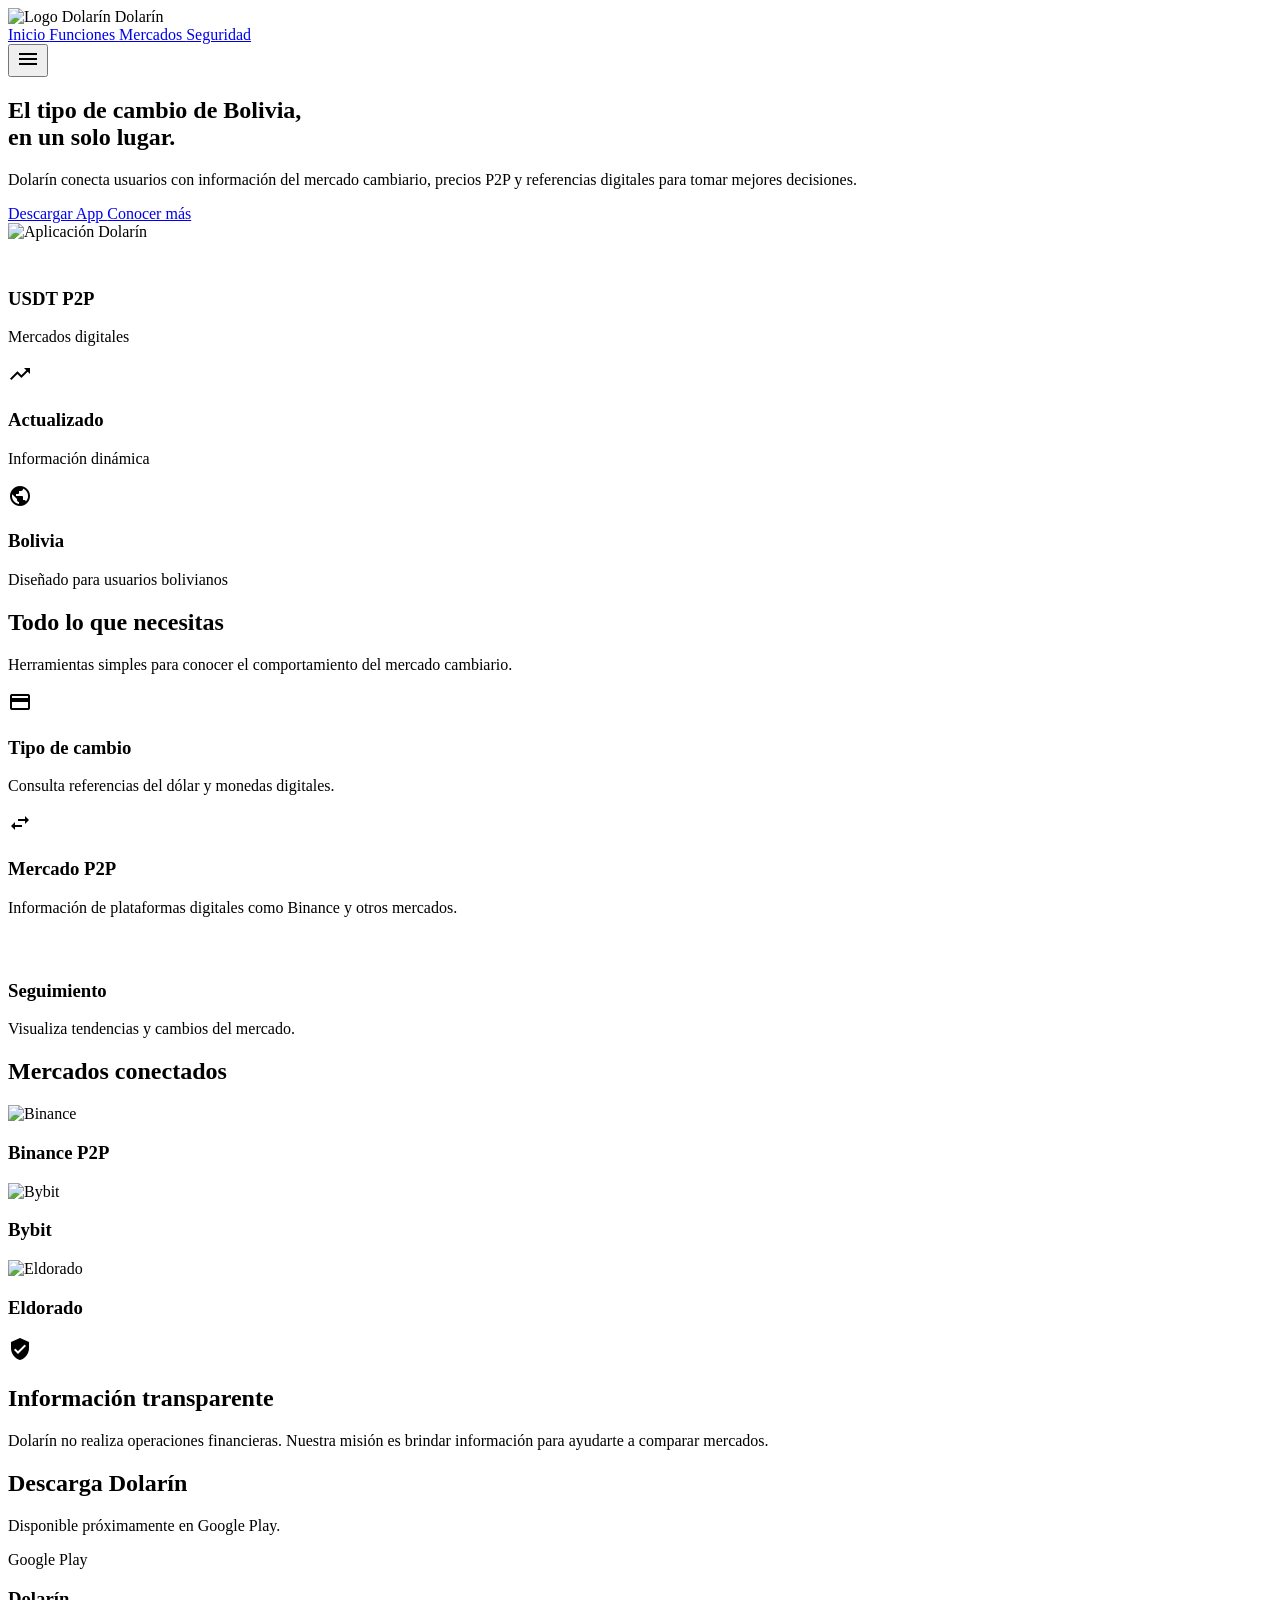
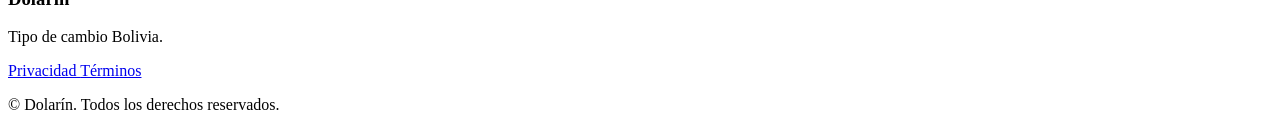
==== index.html @ d220012a "nuevo index Updated meta tags and content for SEO optimization and improved structure." ====
<!DOCTYPE html>
<html lang="es">
<head>

    <!-- ==============================
         INFORMACIÓN BÁSICA
    =============================== -->

    <meta charset="UTF-8">

    <meta name="viewport" 
          content="width=device-width, initial-scale=1.0">

    <title>
        Dolarín - Tipo de Cambio Bolivia | Mercado P2P
    </title>


    <meta name="description"
    content="Dolarín muestra el tipo de cambio del dólar en Bolivia, precios USDT P2P, mercados digitales y referencias actualizadas para usuarios bolivianos.">


    <meta name="keywords"
    content="
    dólar Bolivia,
    tipo de cambio Bolivia,
    USDT Bolivia,
    Binance Bolivia,
    mercado P2P,
    dólar paralelo Bolivia,
    Dolarín
    ">


    <meta name="author"
    content="Dolarín">


    <!-- ==============================
         OPEN GRAPH
         Compartir redes sociales
    =============================== -->

    <meta property="og:title"
    content="Dolarín - El mercado cambiario de Bolivia">


    <meta property="og:description"
    content="Consulta el tipo de cambio, mercado P2P y referencias digitales desde una sola aplicación.">


    <meta property="og:type"
    content="website">


    <meta property="og:image"
    content="assets/logo.png">


    <meta property="og:url"
    content="https://portacris.github.io/dolarin/">



    <!-- ==============================
         FAVICON
    =============================== -->

    <link rel="icon"
    href="assets/favicon.png"
    type="image/png">



    <!-- ==============================
         MATERIAL ICONS
    =============================== -->

    <link href="https://fonts.googleapis.com/icon?family=Material+Icons"
    rel="stylesheet">



    <!-- ==============================
         GOOGLE FONT
         Material 3 Style
    =============================== -->

    <link href="https://fonts.googleapis.com/css2?family=Inter:wght@400;500;600;700;800&display=swap"
    rel="stylesheet">



    <!-- ==============================
         CSS PRINCIPAL
    =============================== -->

    <link rel="stylesheet"
    href="style.css">


</head>



<body>


<!-- ==============================
     HEADER / NAVBAR
================================ -->

<header class="navbar">


    <div class="container nav-content">


        <div class="brand">


            <img src="assets/logo.png"
            alt="Logo Dolarín">


            <span>
                Dolarín
            </span>


        </div>



        <nav>

            <a href="#inicio">
                Inicio
            </a>


            <a href="#funciones">
                Funciones
            </a>


            <a href="#mercados">
                Mercados
            </a>


            <a href="#seguridad">
                Seguridad
            </a>


        </nav>



        <button class="menu-button">

            <span class="material-icons">
                menu
            </span>

        </button>


    </div>


</header>





<!-- ==============================
     HERO PRINCIPAL
================================ -->

<section id="inicio"
class="hero">


<div class="container hero-content">


<div class="hero-text">


<h1>

El tipo de cambio de Bolivia,
<br>

<strong>
en un solo lugar.
</strong>

</h1>



<p>

Dolarín conecta usuarios con información
del mercado cambiario, precios P2P y
referencias digitales para tomar mejores decisiones.

</p>



<div class="hero-buttons">


<a href="#descargar"
class="btn primary">

Descargar App

</a>



<a href="#funciones"
class="btn secondary">

Conocer más

</a>



</div>


</div>





<div class="hero-image">


<img src="assets/app-preview.png"
alt="Aplicación Dolarín">


</div>


</div>


</section>





<!-- ==============================
     ESTADÍSTICAS
================================ -->

<section class="stats">


<div class="container stats-grid">


<div class="stat-card">

<span class="material-icons">
currency_exchange
</span>

<h3>
USDT P2P
</h3>

<p>
Mercados digitales
</p>

</div>




<div class="stat-card">

<span class="material-icons">
trending_up
</span>

<h3>
Actualizado
</h3>

<p>
Información dinámica
</p>

</div>





<div class="stat-card">

<span class="material-icons">
public
</span>

<h3>
Bolivia
</h3>

<p>
Diseñado para usuarios bolivianos
</p>

</div>


</div>


</section>







<!-- ==============================
     FUNCIONES
================================ -->


<section id="funciones"
class="section">


<div class="container">


<h2>
Todo lo que necesitas
</h2>


<p class="section-description">

Herramientas simples para conocer
el comportamiento del mercado cambiario.

</p>



<div class="cards">



<div class="card">


<span class="material-icons">
payments
</span>


<h3>
Tipo de cambio
</h3>


<p>

Consulta referencias del dólar
y monedas digitales.

</p>


</div>




<div class="card">


<span class="material-icons">
swap_horiz
</span>


<h3>
Mercado P2P
</h3>


<p>

Información de plataformas digitales
como Binance y otros mercados.

</p>


</div>





<div class="card">


<span class="material-icons">
analytics
</span>


<h3>
Seguimiento
</h3>


<p>

Visualiza tendencias y cambios
del mercado.

</p>


</div>




</div>


</div>


</section>







<!-- ==============================
     MERCADOS
================================ -->


<section id="mercados"
class="market-section">


<div class="container">


<h2>

Mercados conectados

</h2>


<div class="market-grid">


<div class="market">

<img src="assets/binance.png"
alt="Binance">

<h3>
Binance P2P
</h3>

</div>



<div class="market">

<img src="assets/bybit.png"
alt="Bybit">


<h3>
Bybit
</h3>


</div>




<div class="market">

<img src="assets/eldorado.png"
alt="Eldorado">


<h3>
Eldorado
</h3>


</div>



</div>


</div>


</section>







<!-- ==============================
     SEGURIDAD
================================ -->

<section id="seguridad"
class="section">


<div class="container security">


<span class="material-icons">
verified_user
</span>


<h2>
Información transparente
</h2>


<p>

Dolarín no realiza operaciones financieras.
Nuestra misión es brindar información
para ayudarte a comparar mercados.

</p>


</div>


</section>








<!-- ==============================
     DESCARGA
================================ -->


<section id="descargar"
class="download">


<div class="container">


<h2>
Descarga Dolarín
</h2>


<p>

Disponible próximamente en Google Play.

</p>



<a class="play-button">

Google Play

</a>


</div>


</section>









<!-- ==============================
     FOOTER
================================ -->


<footer>


<div class="container footer-content">


<div>

<h3>
Dolarín
</h3>


<p>
Tipo de cambio Bolivia.
</p>


</div>



<div>


<a href="privacy.html">
Privacidad
</a>


<a href="terms.html">
Términos
</a>


</div>



</div>




<p class="copyright">

© <span id="year"></span> Dolarín.
Todos los derechos reservados.

</p>



</footer>







<!-- ==============================
     JAVASCRIPT
================================ -->


<script src="app.js"></script>


</body>

</html>
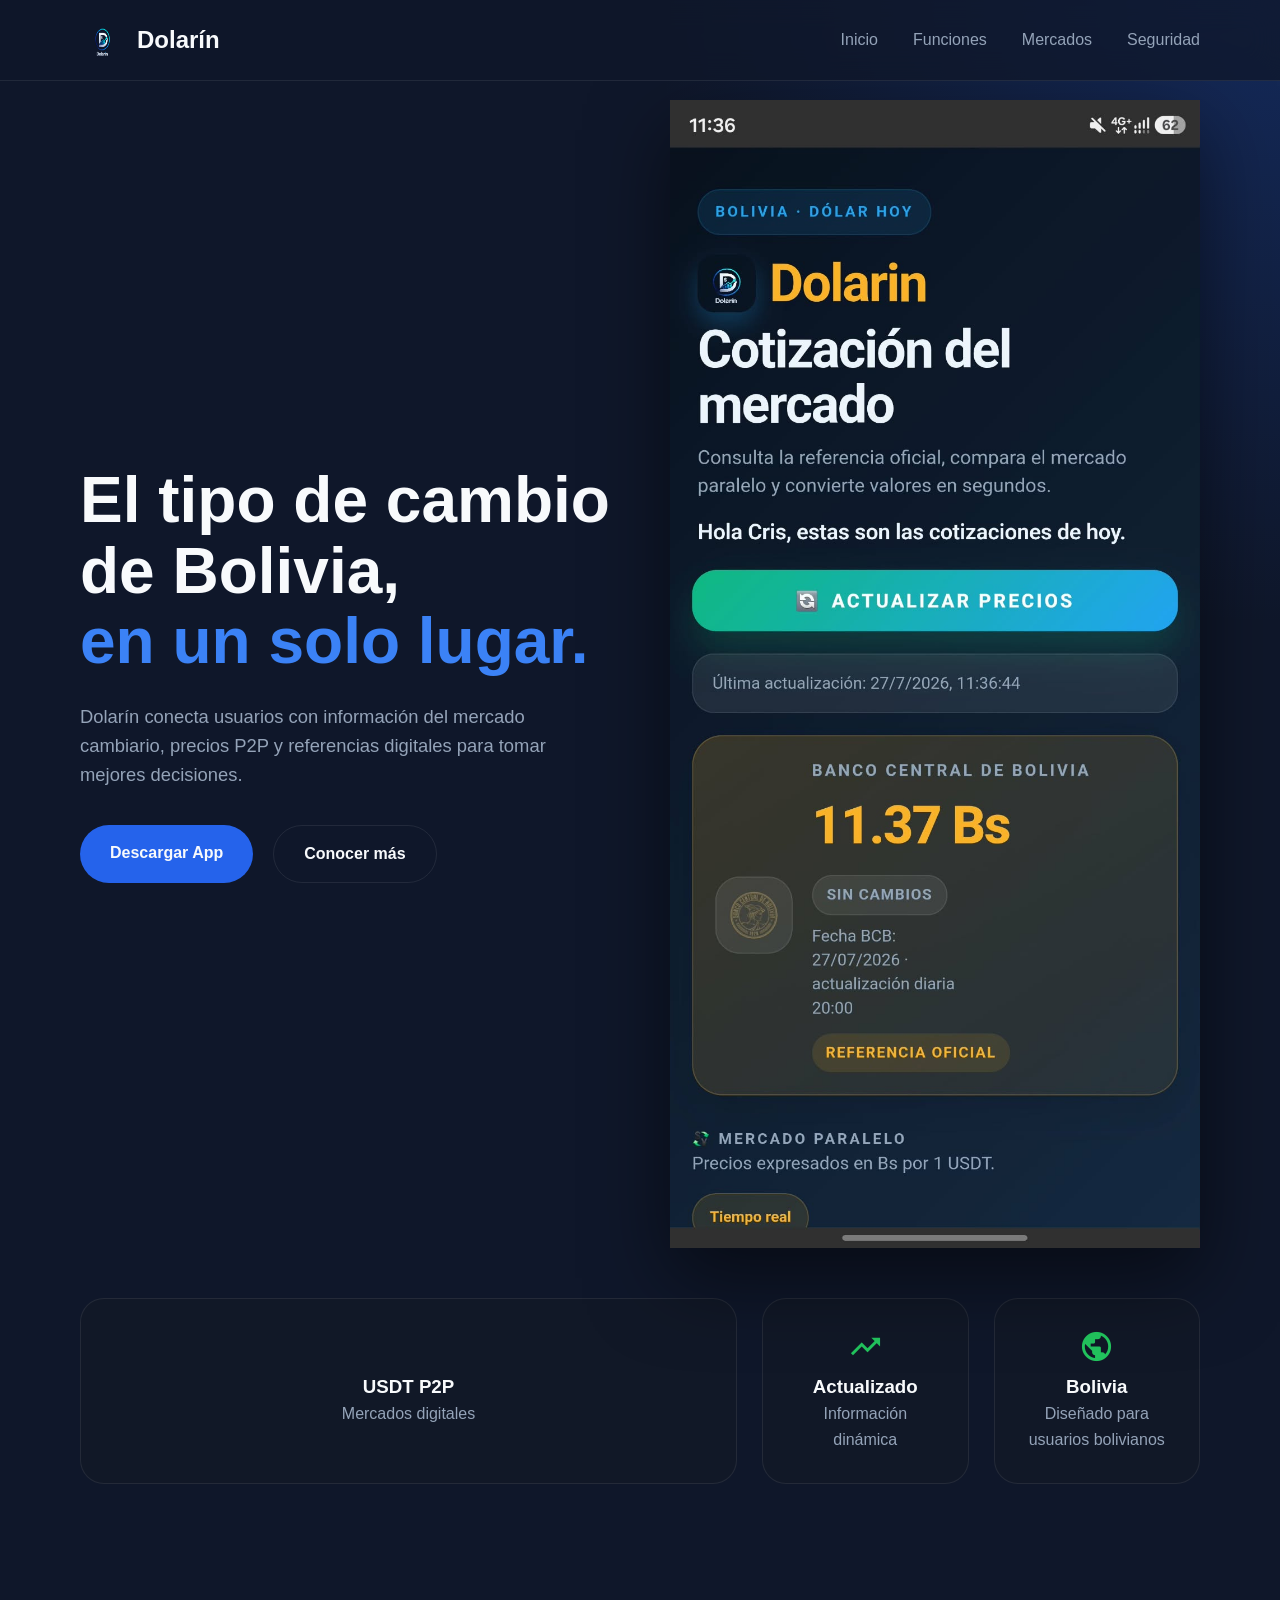
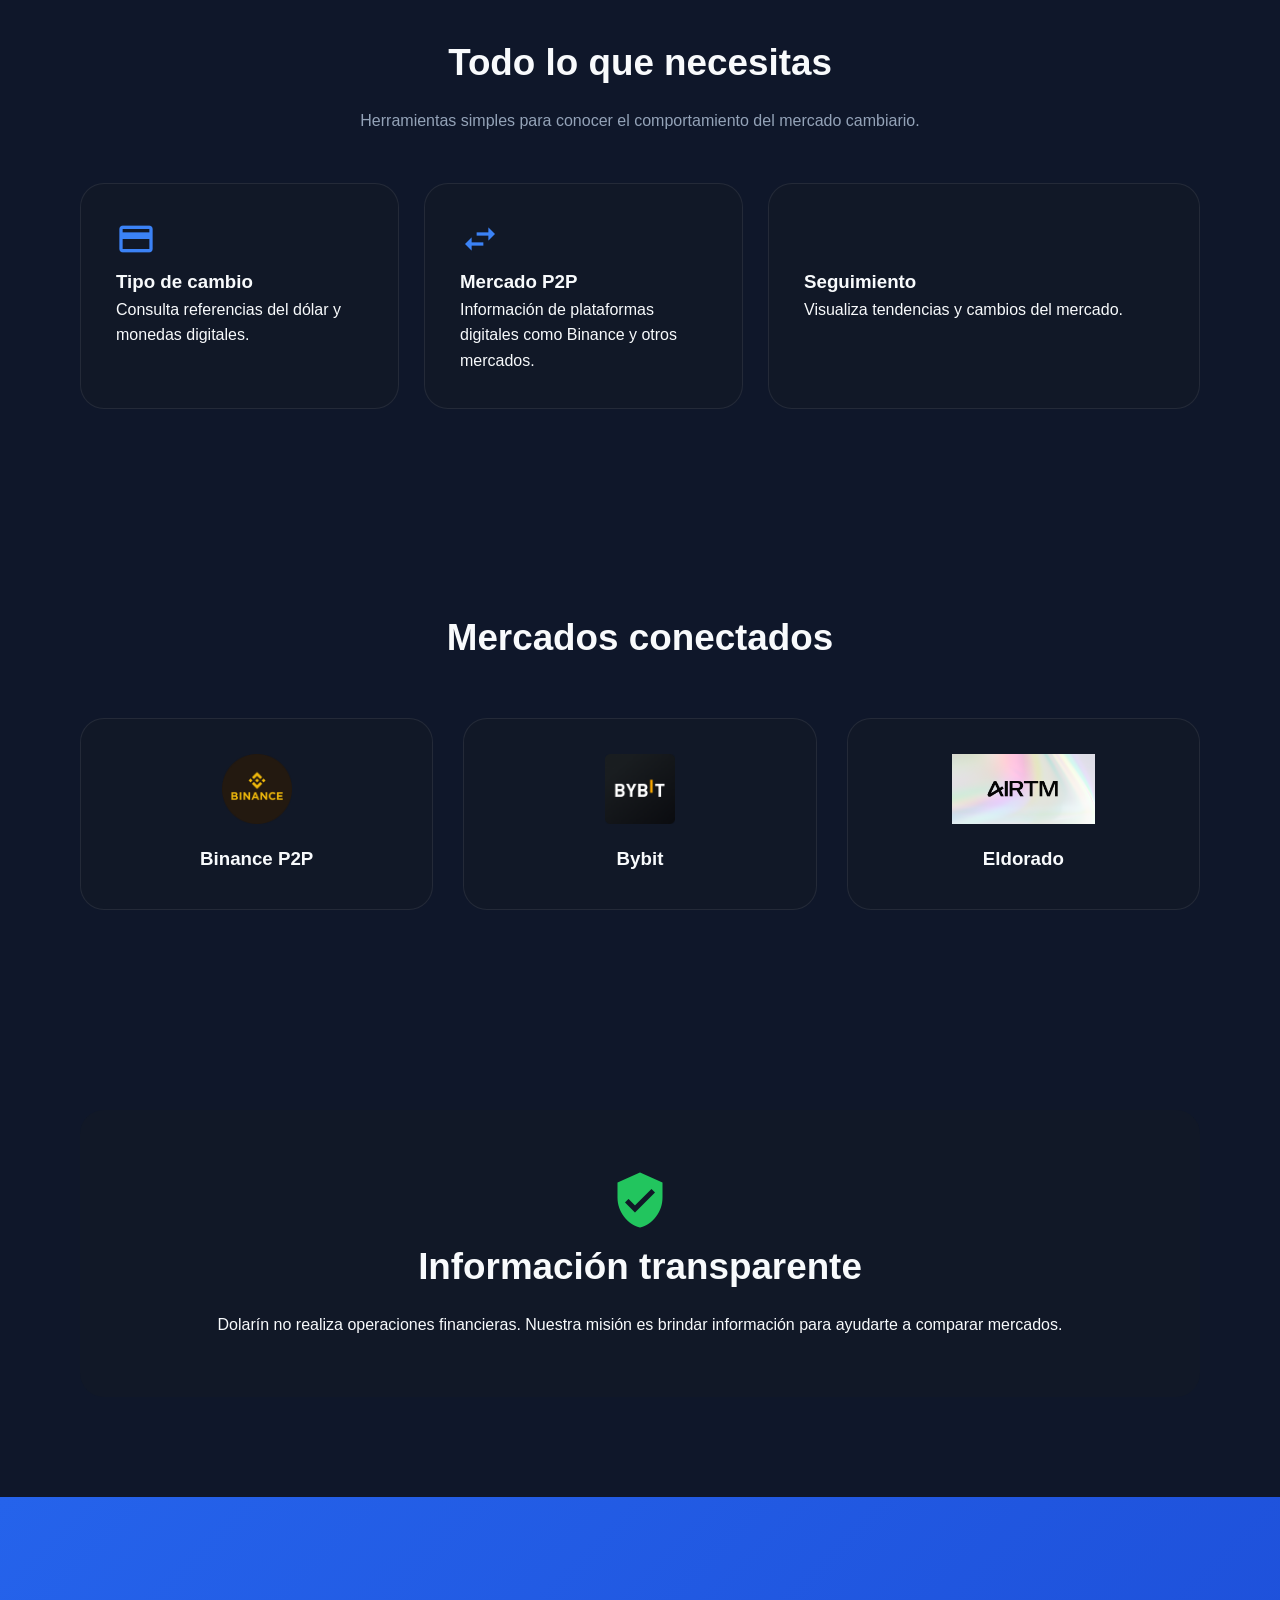
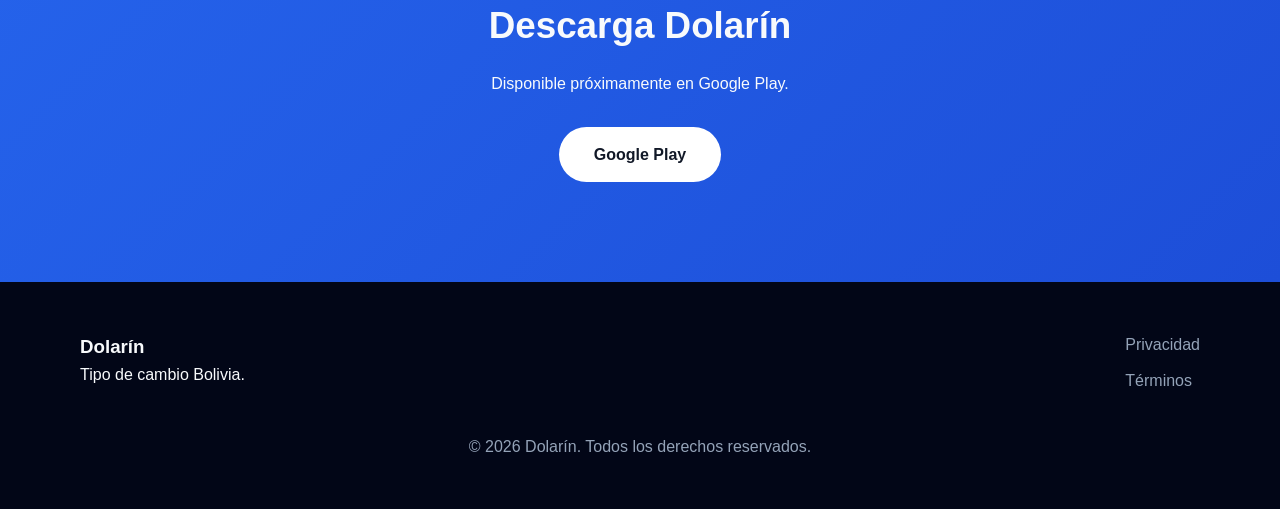
==== commit 78297414: "Fix image source in hero image section" ====
--- a/index.html
+++ b/index.html
@@ -246,7 +246,7 @@
 <div class="hero-image">
 
 
-<img src="assets/app-preview.png"
+<img src="assets/app-preview.jpg"
 alt="Aplicación Dolarín">
 
 
--- a/style.css
+++ b/style.css
@@ -0,0 +1,1071 @@
+/* =====================================================
+   DOLARÍN - ESTILOS PRINCIPALES
+   Diseño Material 3 / Fintech Dark
+===================================================== */
+
+
+/* ===============================
+   VARIABLES
+================================ */
+
+:root {
+
+    --background:
+    #0f172a;
+
+    --surface:
+    #111827;
+
+    --surface-light:
+    #1e293b;
+
+    --primary:
+    #2563eb;
+
+    --primary-light:
+    #3b82f6;
+
+    --success:
+    #22c55e;
+
+    --text:
+    #f8fafc;
+
+    --text-secondary:
+    #94a3b8;
+
+    --border:
+    rgba(255,255,255,0.08);
+
+
+    --radius:
+    24px;
+
+
+    --shadow:
+    0 20px 50px rgba(0,0,0,.35);
+
+
+}
+
+
+
+
+
+/* ===============================
+   RESET
+================================ */
+
+
+* {
+
+    margin:0;
+
+    padding:0;
+
+    box-sizing:border-box;
+
+}
+
+
+
+html {
+
+    scroll-behavior:smooth;
+
+}
+
+
+
+body {
+
+
+    font-family:
+    'Inter',
+    sans-serif;
+
+
+    background:
+    var(--background);
+
+
+    color:
+    var(--text);
+
+
+    line-height:
+    1.6;
+
+}
+
+
+
+img {
+
+    max-width:100%;
+
+    display:block;
+
+}
+
+
+
+a {
+
+    text-decoration:none;
+
+    color:inherit;
+
+}
+
+
+
+.container {
+
+
+    width:
+    min(1120px,90%);
+
+
+    margin:auto;
+
+
+}
+
+
+
+
+
+
+/* ===============================
+   NAVBAR
+================================ */
+
+
+.navbar {
+
+
+    position:
+    fixed;
+
+
+    top:0;
+
+
+    width:100%;
+
+
+    z-index:1000;
+
+
+    backdrop-filter:
+    blur(15px);
+
+
+    background:
+    rgba(15,23,42,.75);
+
+
+    border-bottom:
+    1px solid var(--border);
+
+
+}
+
+
+
+.nav-content {
+
+
+    height:
+    80px;
+
+
+    display:flex;
+
+
+    align-items:center;
+
+
+    justify-content:space-between;
+
+
+}
+
+
+
+.brand {
+
+
+    display:flex;
+
+
+    align-items:center;
+
+
+    gap:12px;
+
+
+    font-size:1.5rem;
+
+
+    font-weight:800;
+
+
+}
+
+
+
+.brand img {
+
+
+    width:45px;
+
+
+    height:45px;
+
+
+    border-radius:14px;
+
+
+}
+
+
+
+
+
+nav {
+
+
+    display:flex;
+
+
+    gap:35px;
+
+
+}
+
+
+
+nav a {
+
+
+    color:
+    var(--text-secondary);
+
+
+    font-weight:500;
+
+
+    transition:.3s;
+
+
+}
+
+
+
+nav a:hover {
+
+
+    color:
+    white;
+
+
+}
+
+
+
+.menu-button {
+
+
+    display:none;
+
+
+    background:none;
+
+
+    border:0;
+
+
+    color:white;
+
+
+}
+
+
+
+
+
+
+
+/* ===============================
+   HERO
+================================ */
+
+
+.hero {
+
+
+    min-height:
+    100vh;
+
+
+    display:flex;
+
+
+    align-items:center;
+
+
+    padding-top:
+    100px;
+
+
+    background:
+
+
+    radial-gradient(
+    circle at top right,
+    rgba(37,99,235,.25),
+    transparent 35%
+    );
+
+
+}
+
+
+
+.hero-content {
+
+
+    display:grid;
+
+
+    grid-template-columns:
+    1fr 1fr;
+
+
+    gap:60px;
+
+
+    align-items:center;
+
+
+}
+
+
+
+
+.hero-text h1 {
+
+
+    font-size:
+    clamp(2.5rem,5vw,4rem);
+
+
+    line-height:
+    1.1;
+
+
+    margin-bottom:25px;
+
+
+}
+
+
+
+.hero-text strong {
+
+
+    color:
+    var(--primary-light);
+
+
+}
+
+
+
+.hero-text p {
+
+
+    color:
+    var(--text-secondary);
+
+
+    font-size:
+    1.15rem;
+
+
+    max-width:
+    550px;
+
+
+    margin-bottom:35px;
+
+
+}
+
+
+
+
+.hero-buttons {
+
+
+    display:flex;
+
+
+    gap:20px;
+
+
+}
+
+
+
+.btn {
+
+
+    padding:
+    15px 30px;
+
+
+    border-radius:
+    50px;
+
+
+    font-weight:600;
+
+
+    transition:.3s;
+
+
+}
+
+
+
+.btn:hover {
+
+
+    transform:
+    translateY(-3px);
+
+
+}
+
+
+
+.primary {
+
+
+    background:
+    var(--primary);
+
+
+}
+
+
+
+.secondary {
+
+
+    border:
+    1px solid var(--border);
+
+
+}
+
+
+
+
+
+
+.hero-image img {
+
+
+    animation:
+    floating 4s infinite ease-in-out;
+
+
+    filter:
+    drop-shadow(0 30px 40px rgba(0,0,0,.5));
+
+
+}
+
+
+
+@keyframes floating {
+
+
+    50% {
+
+        transform:
+        translateY(-15px);
+
+    }
+
+
+}
+
+
+
+
+
+
+
+/* ===============================
+   STATS
+================================ */
+
+
+.stats {
+
+
+    padding:
+    50px 0;
+
+
+}
+
+
+
+.stats-grid {
+
+
+    display:grid;
+
+
+    grid-template-columns:
+    repeat(3,1fr);
+
+
+    gap:25px;
+
+
+}
+
+
+
+.stat-card {
+
+
+    background:
+    var(--surface);
+
+
+    padding:30px;
+
+
+    border-radius:
+    var(--radius);
+
+
+    border:
+    1px solid var(--border);
+
+
+    text-align:center;
+
+
+}
+
+
+
+.stat-card span {
+
+
+    font-size:
+    35px;
+
+
+    color:
+    var(--success);
+
+
+}
+
+
+
+.stat-card p {
+
+
+    color:
+    var(--text-secondary);
+
+
+}
+
+
+
+
+
+
+
+/* ===============================
+   SECCIONES
+================================ */
+
+
+.section {
+
+
+    padding:
+    100px 0;
+
+
+}
+
+
+
+.section h2,
+.market-section h2,
+.download h2 {
+
+
+    text-align:center;
+
+
+    font-size:
+    2.3rem;
+
+
+    margin-bottom:15px;
+
+
+}
+
+
+
+.section-description {
+
+
+    text-align:center;
+
+
+    color:
+    var(--text-secondary);
+
+
+    margin-bottom:50px;
+
+
+}
+
+
+
+
+
+.cards {
+
+
+    display:grid;
+
+
+    grid-template-columns:
+    repeat(3,1fr);
+
+
+    gap:25px;
+
+
+}
+
+
+
+.card {
+
+
+    background:
+    var(--surface);
+
+
+    padding:35px;
+
+
+    border-radius:
+    var(--radius);
+
+
+    border:
+    1px solid var(--border);
+
+
+    transition:.3s;
+
+
+}
+
+
+
+.card:hover {
+
+
+    transform:
+    translateY(-8px);
+
+
+    box-shadow:
+    var(--shadow);
+
+
+}
+
+
+
+.card span {
+
+
+    font-size:40px;
+
+
+    color:
+    var(--primary-light);
+
+
+}
+
+
+
+
+
+
+/* ===============================
+   MERCADOS
+================================ */
+
+
+.market-section {
+
+
+    padding:
+    100px 0;
+
+
+}
+
+
+
+.market-grid {
+
+
+    margin-top:50px;
+
+
+    display:grid;
+
+
+    grid-template-columns:
+    repeat(3,1fr);
+
+
+    gap:30px;
+
+
+}
+
+
+
+.market {
+
+
+    background:
+    var(--surface);
+
+
+    padding:35px;
+
+
+    text-align:center;
+
+
+    border-radius:
+    var(--radius);
+
+
+    border:
+    1px solid var(--border);
+
+
+}
+
+
+
+.market img {
+
+
+    height:70px;
+
+
+    margin:auto;
+
+
+    margin-bottom:20px;
+
+
+}
+
+
+
+
+
+
+/* ===============================
+   SEGURIDAD
+================================ */
+
+
+.security {
+
+
+    text-align:center;
+
+
+    background:
+    var(--surface);
+
+
+    padding:60px;
+
+
+    border-radius:
+    var(--radius);
+
+
+}
+
+
+
+.security span {
+
+
+    font-size:60px;
+
+
+    color:
+    var(--success);
+
+
+}
+
+
+
+
+
+
+
+/* ===============================
+   DOWNLOAD
+================================ */
+
+
+.download {
+
+
+    text-align:center;
+
+
+    padding:
+    100px 0;
+
+
+    background:
+    linear-gradient(
+    135deg,
+    #2563eb,
+    #1d4ed8
+    );
+
+
+}
+
+
+
+.play-button {
+
+
+    display:inline-block;
+
+
+    margin-top:30px;
+
+
+    background:white;
+
+
+    color:#111827;
+
+
+    padding:15px 35px;
+
+
+    border-radius:50px;
+
+
+    font-weight:700;
+
+
+}
+
+
+
+
+
+
+
+/* ===============================
+   FOOTER
+================================ */
+
+
+footer {
+
+
+    background:
+    #020617;
+
+
+    padding:
+    50px 0;
+
+
+}
+
+
+
+.footer-content {
+
+
+    display:flex;
+
+
+    justify-content:space-between;
+
+
+}
+
+
+
+.footer-content a {
+
+
+    display:block;
+
+
+    color:
+    var(--text-secondary);
+
+
+    margin-bottom:10px;
+
+
+}
+
+
+
+.copyright {
+
+
+    text-align:center;
+
+
+    color:
+    var(--text-secondary);
+
+
+    margin-top:30px;
+
+
+}
+
+
+
+
+
+
+
+/* ===============================
+   RESPONSIVE MOBILE
+================================ */
+
+
+@media(max-width:850px){
+
+
+
+nav {
+
+
+    display:none;
+
+
+}
+
+
+
+.menu-button {
+
+
+    display:block;
+
+
+}
+
+
+
+.hero-content {
+
+
+    grid-template-columns:1fr;
+
+
+    text-align:center;
+
+
+}
+
+
+
+.hero-text p {
+
+
+    margin:auto;
+
+
+}
+
+
+
+.hero-buttons {
+
+
+    justify-content:center;
+
+
+}
+
+
+
+.stats-grid,
+.cards,
+.market-grid {
+
+
+    grid-template-columns:
+    1fr;
+
+
+}
+
+
+
+.footer-content {
+
+
+    flex-direction:column;
+
+
+    gap:30px;
+
+
+}
+
+
+}
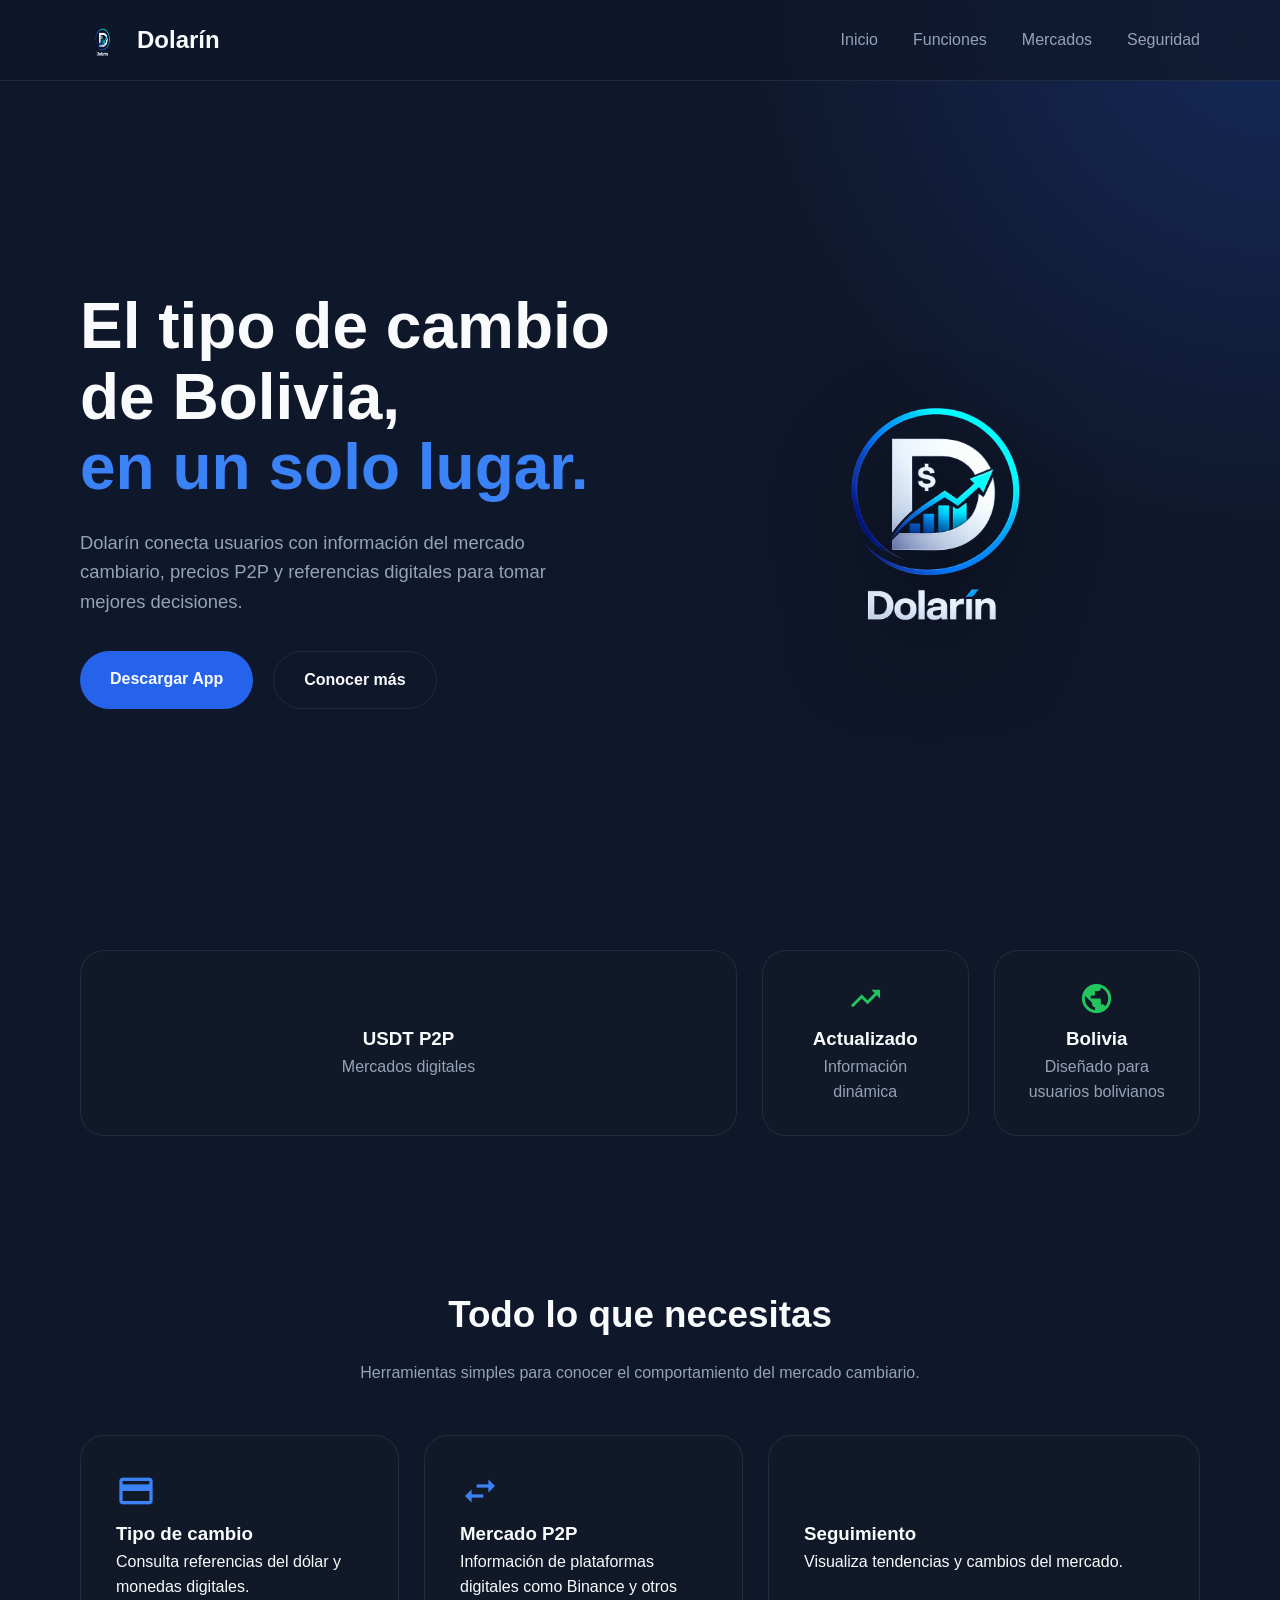
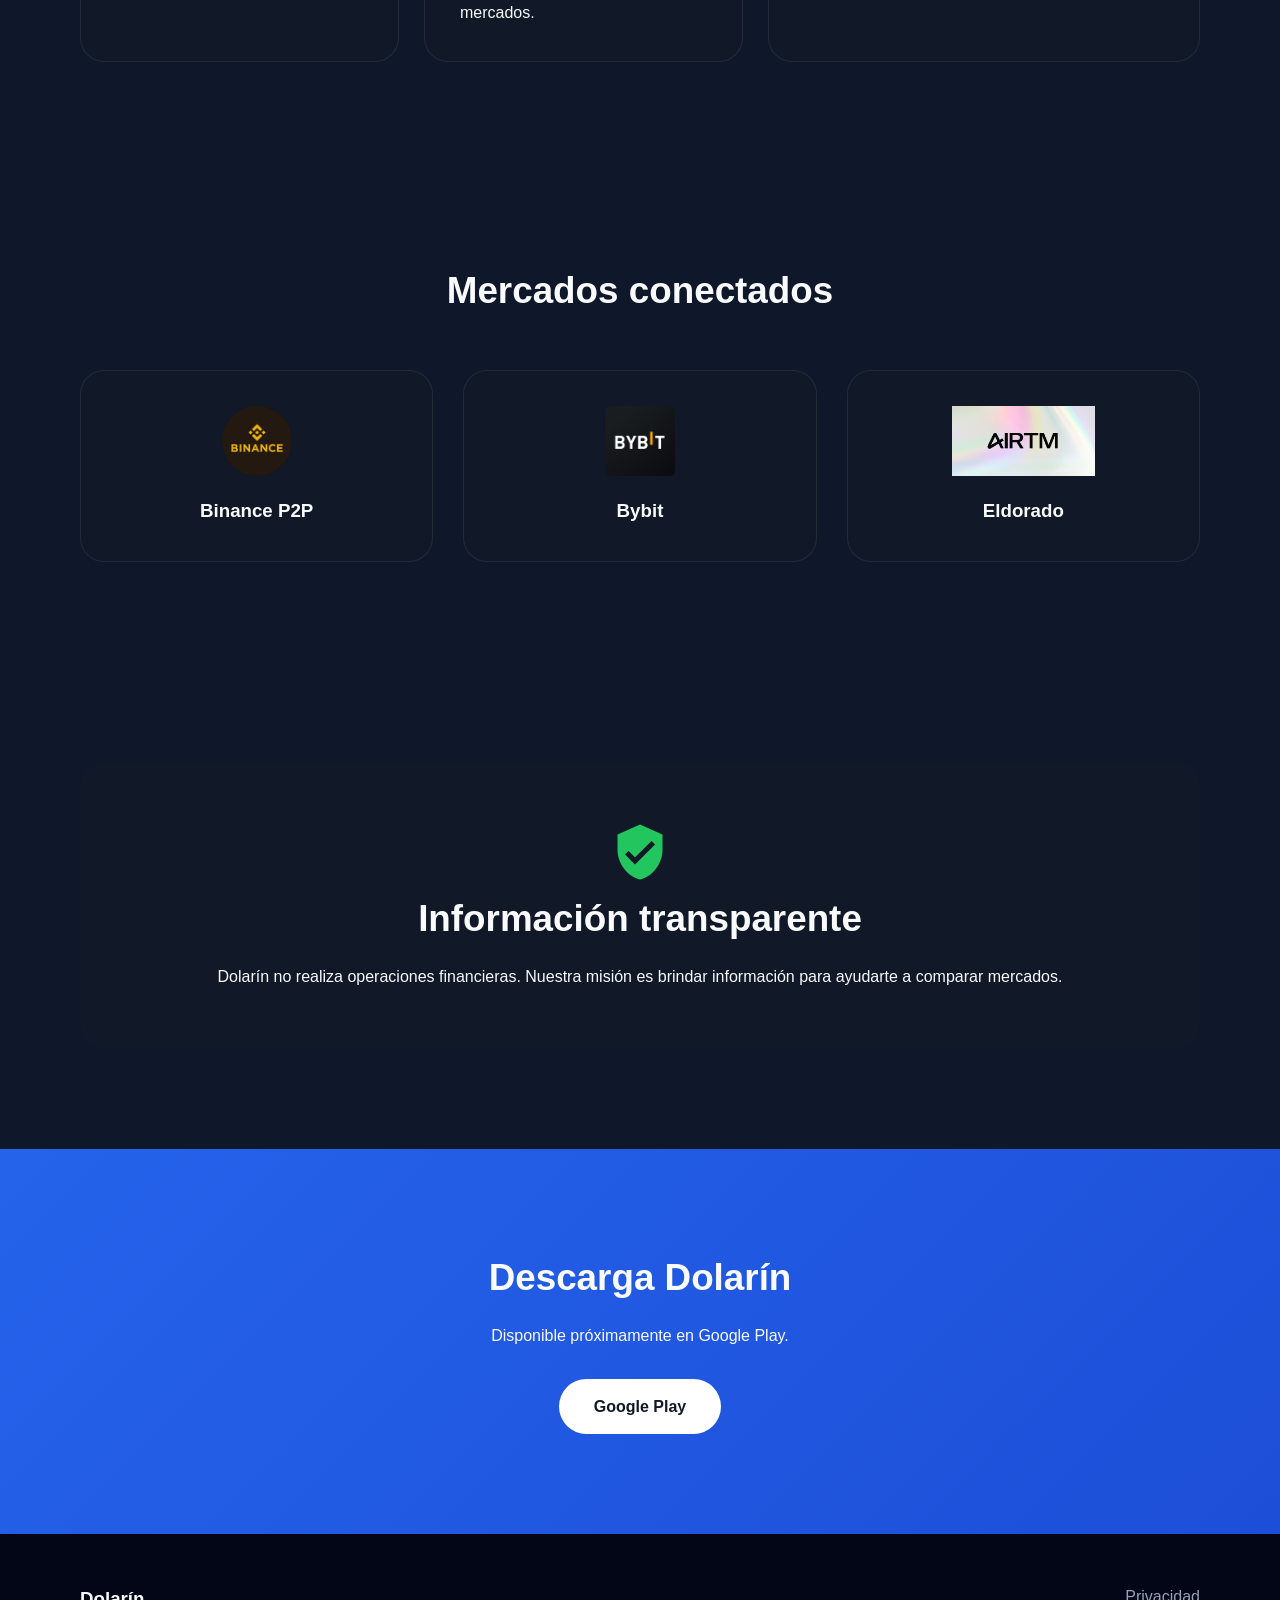
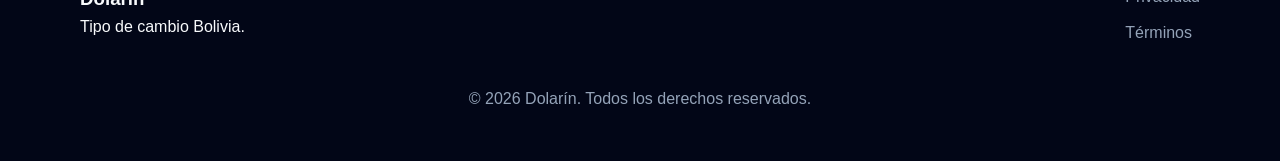
==== commit f547a7ea: "Fix image tag in hero section of index.html" ====
--- a/index.html
+++ b/index.html
@@ -246,7 +246,7 @@
 <div class="hero-image">
 
 
-<img src="assets/app-preview.jpg"
+<img src="assets/logo.png"
 alt="Aplicación Dolarín">
 
 
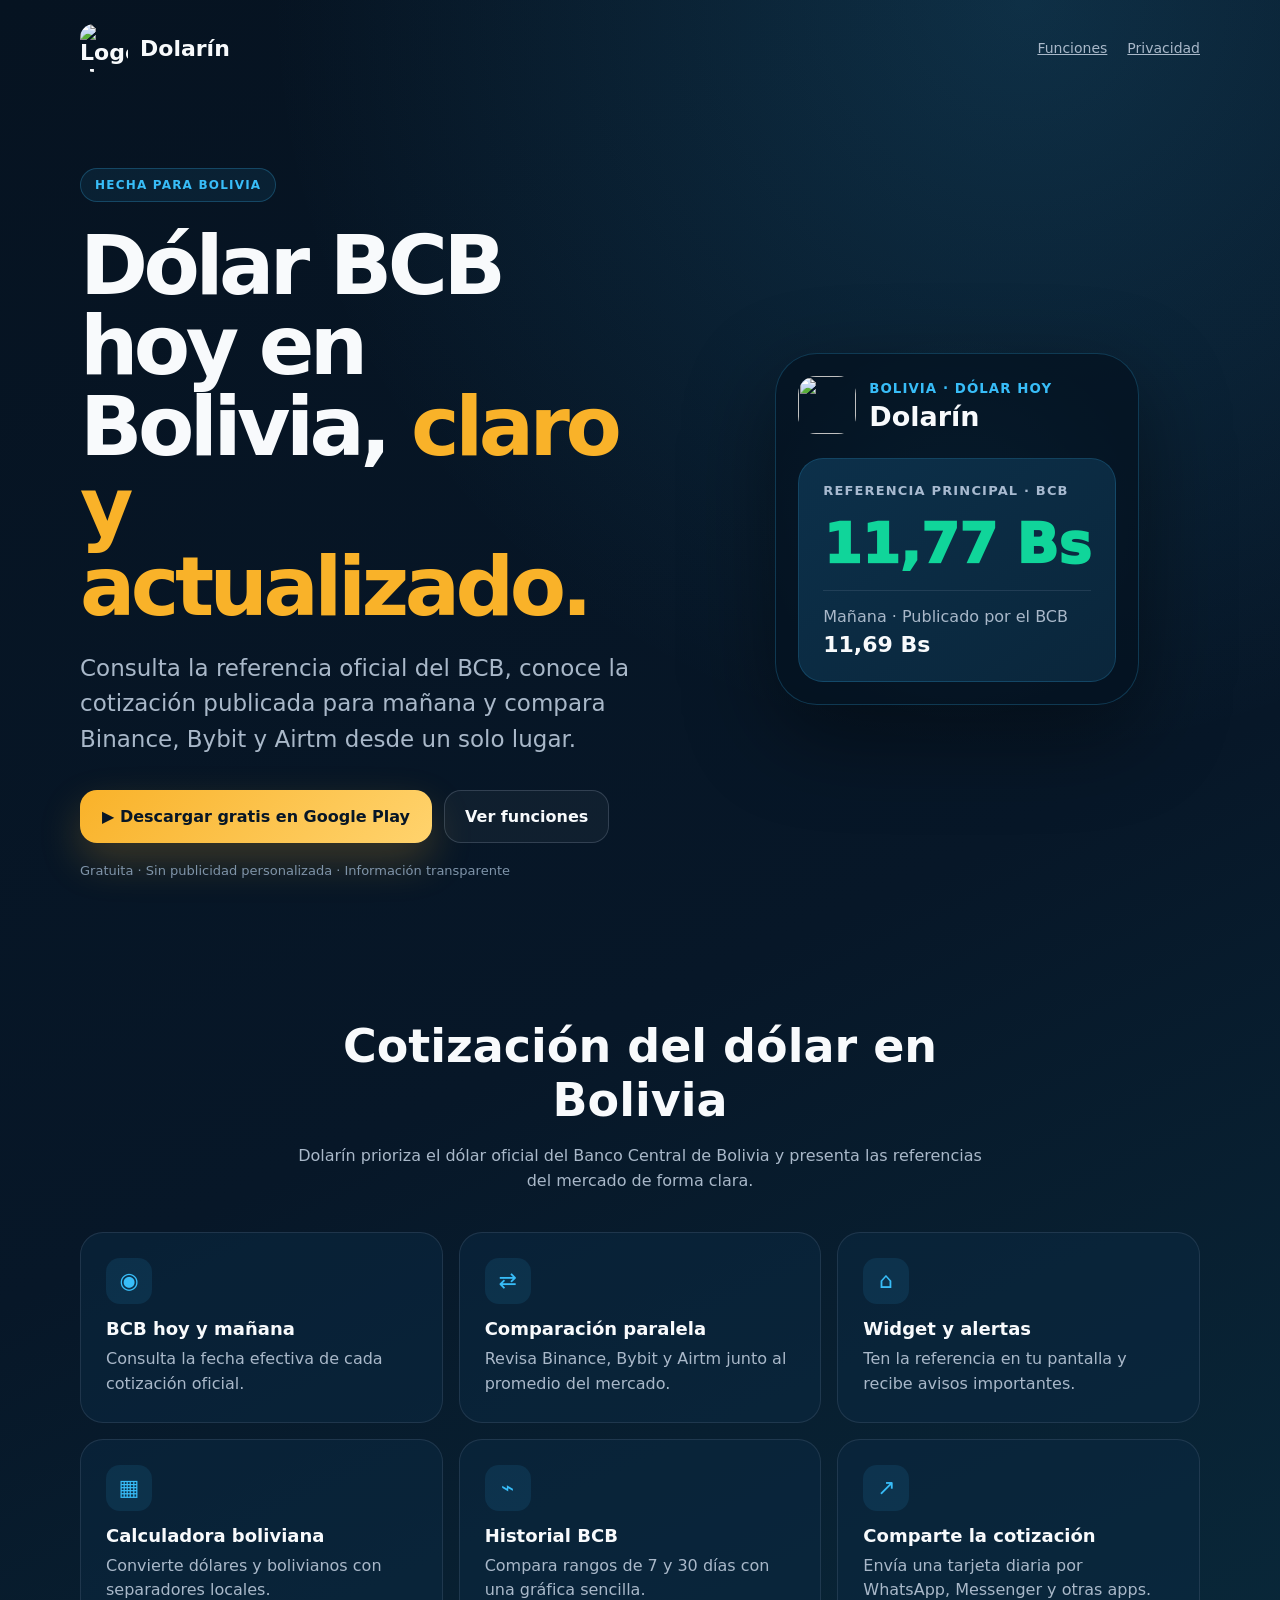
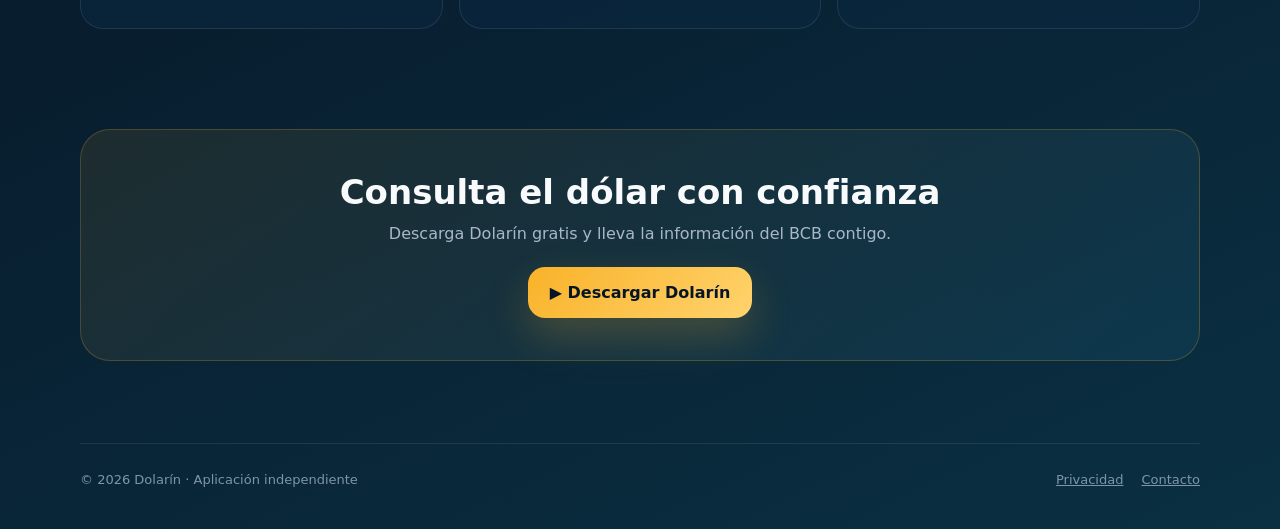
==== commit 6c7e6df9: "Optimizar sitio para Google y añadir sitemap" ====
--- a/index.html
+++ b/index.html
@@ -1,708 +1,152 @@
-<!DOCTYPE html>
-<html lang="es">
+<!doctype html>
+<html lang="es-BO">
 <head>
-
-    <!-- ==============================
-         INFORMACIÓN BÁSICA
-    =============================== -->
-
-    <meta charset="UTF-8">
-
-    <meta name="viewport" 
-          content="width=device-width, initial-scale=1.0">
-
-    <title>
-        Dolarín - Tipo de Cambio Bolivia | Mercado P2P
-    </title>
-
-
-    <meta name="description"
-    content="Dolarín muestra el tipo de cambio del dólar en Bolivia, precios USDT P2P, mercados digitales y referencias actualizadas para usuarios bolivianos.">
-
-
-    <meta name="keywords"
-    content="
-    dólar Bolivia,
-    tipo de cambio Bolivia,
-    USDT Bolivia,
-    Binance Bolivia,
-    mercado P2P,
-    dólar paralelo Bolivia,
-    Dolarín
-    ">
-
-
-    <meta name="author"
-    content="Dolarín">
-
-
-    <!-- ==============================
-         OPEN GRAPH
-         Compartir redes sociales
-    =============================== -->
-
-    <meta property="og:title"
-    content="Dolarín - El mercado cambiario de Bolivia">
-
-
-    <meta property="og:description"
-    content="Consulta el tipo de cambio, mercado P2P y referencias digitales desde una sola aplicación.">
-
-
-    <meta property="og:type"
-    content="website">
-
-
-    <meta property="og:image"
-    content="assets/logo.png">
-
-
-    <meta property="og:url"
-    content="https://portacris.github.io/dolarin/">
-
-
-
-    <!-- ==============================
-         FAVICON
-    =============================== -->
-
-    <link rel="icon"
-    href="assets/favicon.png"
-    type="image/png">
-
-
-
-    <!-- ==============================
-         MATERIAL ICONS
-    =============================== -->
-
-    <link href="https://fonts.googleapis.com/icon?family=Material+Icons"
-    rel="stylesheet">
-
-
-
-    <!-- ==============================
-         GOOGLE FONT
-         Material 3 Style
-    =============================== -->
-
-    <link href="https://fonts.googleapis.com/css2?family=Inter:wght@400;500;600;700;800&display=swap"
-    rel="stylesheet">
-
-
-
-    <!-- ==============================
-         CSS PRINCIPAL
-    =============================== -->
-
-    <link rel="stylesheet"
-    href="style.css">
-
-
+  <meta charset="utf-8">
+  <meta name="viewport" content="width=device-width,initial-scale=1">
+  <meta name="description" content="Consulta el dólar BCB hoy en Bolivia, la cotización oficial publicada para mañana y referencias de Binance, Bybit y Airtm con Dolarín.">
+  <meta name="robots" content="index,follow,max-image-preview:large,max-snippet:-1,max-video-preview:-1">
+  <meta name="application-name" content="Dolarín">
+  <meta name="apple-mobile-web-app-title" content="Dolarín">
+  <link rel="canonical" href="https://portacris.github.io/dolarin/">
+  <link rel="icon" href="assets/icon.png" type="image/png">
+  <meta property="og:type" content="website">
+  <meta property="og:locale" content="es_BO">
+  <meta property="og:site_name" content="Dolarín">
+  <meta property="og:title" content="Dolarín – Dólar BCB hoy en Bolivia">
+  <meta property="og:description" content="Consulta el dólar oficial del BCB para hoy y mañana, además de referencias de Binance, Bybit y Airtm.">
+  <meta property="og:url" content="https://portacris.github.io/dolarin/">
+  <meta property="og:image" content="https://portacris.github.io/dolarin/assets/icon.png">
+  <meta name="twitter:card" content="summary_large_image">
+  <meta name="twitter:title" content="Dolarín – Dólar BCB hoy en Bolivia">
+  <meta name="twitter:description" content="Cotización oficial del dólar BCB y referencias del mercado para Bolivia.">
+  <meta name="twitter:image" content="https://portacris.github.io/dolarin/assets/icon.png">
+  <meta name="theme-color" content="#071728">
+  <title>Dólar BCB hoy en Bolivia | Dolarín</title>
+  <script type="application/ld+json">
+  {
+    "@context": "https://schema.org",
+    "@graph": [
+      {
+        "@type": "WebSite",
+        "@id": "https://portacris.github.io/dolarin/#website",
+        "url": "https://portacris.github.io/dolarin/",
+        "name": "Dolarín",
+        "alternateName": ["Dolarín Bolivia", "Dólar Bolivia"],
+        "inLanguage": "es-BO"
+      },
+      {
+        "@type": "SoftwareApplication",
+        "@id": "https://portacris.github.io/dolarin/#app",
+        "name": "Dolarín",
+        "operatingSystem": "Android",
+        "applicationCategory": "FinanceApplication",
+        "description": "Aplicación boliviana para consultar la cotización oficial del dólar del BCB para hoy y mañana y comparar referencias de Binance, Bybit y Airtm.",
+        "url": "https://portacris.github.io/dolarin/",
+        "downloadUrl": "https://play.google.com/store/apps/details?id=com.dolarin.bolivia",
+        "image": "https://portacris.github.io/dolarin/assets/icon.png",
+        "inLanguage": "es-BO",
+        "offers": {
+          "@type": "Offer",
+          "price": "0",
+          "priceCurrency": "BOB"
+        }
+      },
+      {
+        "@type": "Organization",
+        "@id": "https://portacris.github.io/dolarin/#organization",
+        "name": "Dolarín",
+        "url": "https://portacris.github.io/dolarin/",
+        "logo": "https://portacris.github.io/dolarin/assets/icon.png",
+        "sameAs": ["https://play.google.com/store/apps/details?id=com.dolarin.bolivia"]
+      }
+    ]
+  }
+  </script>
+  <style>
+    :root { color-scheme: dark; --bg:#071728; --panel:#0b2941; --text:#f8fafc; --muted:#a9b8c9; --blue:#38bdf8; --gold:#f9b229; --green:#10d59a; }
+    * { box-sizing:border-box; }
+    html { scroll-behavior:smooth; }
+    body { margin:0; min-height:100vh; font-family:Inter,system-ui,-apple-system,"Segoe UI",sans-serif; color:var(--text); background:radial-gradient(circle at 80% 0,rgba(56,189,248,.16),transparent 32%),linear-gradient(155deg,#061321,var(--bg) 48%,#0a3042); }
+    a { color:inherit; }
+    .wrap { width:min(1120px,calc(100% - 36px)); margin:auto; }
+    nav { display:flex; align-items:center; justify-content:space-between; padding:24px 0; }
+    .brand { display:flex; align-items:center; gap:12px; font-size:22px; font-weight:900; text-decoration:none; }
+    .brand img { width:48px; height:48px; border-radius:14px; }
+    .nav-links { display:flex; gap:20px; color:var(--muted); font-size:14px; }
+    .hero { display:grid; grid-template-columns:1.08fr .92fr; gap:64px; align-items:center; padding:72px 0 96px; }
+    .eyebrow { display:inline-flex; padding:9px 14px; border:1px solid rgba(56,189,248,.25); border-radius:999px; color:var(--blue); background:rgba(56,189,248,.08); font-weight:800; letter-spacing:.1em; font-size:12px; }
+    h1 { max-width:720px; margin:24px 0 20px; font-size:clamp(46px,7vw,82px); line-height:.98; letter-spacing:-.055em; }
+    h1 span { color:var(--gold); }
+    .lead { max-width:650px; color:var(--muted); font-size:clamp(18px,2.2vw,23px); line-height:1.55; }
+    .actions { display:flex; flex-wrap:wrap; gap:12px; margin-top:32px; }
+    .play { display:inline-flex; align-items:center; gap:12px; padding:16px 22px; border-radius:17px; color:#071626; background:linear-gradient(135deg,var(--gold),#ffd36d); box-shadow:0 18px 42px rgba(249,178,41,.22); font-weight:900; text-decoration:none; }
+    .secondary { display:inline-flex; align-items:center; padding:16px 20px; border:1px solid rgba(148,163,184,.25); border-radius:17px; color:var(--text); background:rgba(255,255,255,.04); text-decoration:none; font-weight:750; }
+    .trust { margin-top:20px; color:#7f94a9; font-size:13px; }
+    .phone { position:relative; max-width:410px; margin:auto; padding:22px; border:1px solid rgba(56,189,248,.22); border-radius:42px; background:rgba(4,18,33,.78); box-shadow:0 30px 90px rgba(0,0,0,.42); }
+    .phone::before { content:""; position:absolute; inset:-30px; z-index:-1; border-radius:60px; background:radial-gradient(circle,rgba(56,189,248,.16),transparent 65%); }
+    .phone-head { display:flex; align-items:center; gap:13px; }
+    .phone-head img { width:58px; height:58px; border-radius:18px; }
+    .phone small { color:var(--blue); font-weight:800; letter-spacing:.08em; }
+    .phone h2 { margin:4px 0 0; font-size:27px; }
+    .rate { margin-top:24px; padding:24px; border-radius:25px; background:linear-gradient(145deg,#0c304a,#0a263b); border:1px solid rgba(56,189,248,.18); }
+    .rate-label { color:#a8bad0; font-size:13px; font-weight:800; letter-spacing:.09em; }
+    .rate-value { margin:14px 0; color:var(--green); font-size:55px; font-weight:950; }
+    .tomorrow { padding-top:16px; border-top:1px solid rgba(148,163,184,.16); color:var(--muted); }
+    .tomorrow strong { display:block; margin-top:6px; color:var(--text); font-size:22px; }
+    .features { padding:32px 0 100px; }
+    .section-title { max-width:700px; margin:0 auto 38px; text-align:center; }
+    .section-title h2 { margin:0 0 12px; font-size:clamp(30px,4vw,46px); }
+    .section-title p { color:var(--muted); line-height:1.6; }
+    .grid { display:grid; grid-template-columns:repeat(3,1fr); gap:16px; }
+    .feature { padding:25px; border:1px solid rgba(148,163,184,.16); border-radius:23px; background:rgba(11,41,65,.58); }
+    .feature b { display:block; margin:14px 0 8px; font-size:18px; }
+    .feature p { margin:0; color:var(--muted); line-height:1.55; }
+    .icon { display:grid; place-items:center; width:46px; height:46px; border-radius:14px; color:var(--blue); background:rgba(56,189,248,.1); font-size:22px; }
+    .cta { margin-bottom:82px; padding:42px; border:1px solid rgba(249,178,41,.22); border-radius:30px; text-align:center; background:linear-gradient(145deg,rgba(249,178,41,.09),rgba(56,189,248,.08)); }
+    .cta h2 { margin:0 0 12px; font-size:34px; }
+    .cta p { margin:0 0 24px; color:var(--muted); }
+    footer { display:flex; justify-content:space-between; gap:20px; padding:28px 0 42px; border-top:1px solid rgba(148,163,184,.15); color:#7f94a9; font-size:13px; }
+    footer div { display:flex; gap:18px; }
+    @media(max-width:780px){ .nav-links{display:none}.hero{grid-template-columns:1fr;padding:42px 0 72px}.grid{grid-template-columns:1fr}.phone{width:min(100%,410px)}footer{flex-direction:column}.cta{padding:30px 20px} }
+  </style>
 </head>
-
-
-
 <body>
-
-
-<!-- ==============================
-     HEADER / NAVBAR
-================================ -->
-
-<header class="navbar">
-
-
-    <div class="container nav-content">
-
-
-        <div class="brand">
-
-
-            <img src="assets/logo.png"
-            alt="Logo Dolarín">
-
-
-            <span>
-                Dolarín
-            </span>
-
-
+  <div class="wrap">
+    <nav>
+      <a class="brand" href="#"><img src="assets/icon.png" alt="Logo de Dolarín">Dolarín</a>
+      <div class="nav-links"><a href="#funciones">Funciones</a><a href="https://portacris.github.io/dolarin/privacy.html">Privacidad</a></div>
+    </nav>
+    <main>
+      <section class="hero">
+        <div>
+          <span class="eyebrow">HECHA PARA BOLIVIA</span>
+          <h1>Dólar BCB hoy en Bolivia, <span>claro y actualizado.</span></h1>
+          <p class="lead">Consulta la referencia oficial del BCB, conoce la cotización publicada para mañana y compara Binance, Bybit y Airtm desde un solo lugar.</p>
+          <div class="actions">
+            <a class="play" href="https://play.google.com/store/apps/details?id=com.dolarin.bolivia">▶ Descargar gratis en Google Play</a>
+            <a class="secondary" href="#funciones">Ver funciones</a>
+          </div>
+          <p class="trust">Gratuita · Sin publicidad personalizada · Información transparente</p>
         </div>
-
-
-
-        <nav>
-
-            <a href="#inicio">
-                Inicio
-            </a>
-
-
-            <a href="#funciones">
-                Funciones
-            </a>
-
-
-            <a href="#mercados">
-                Mercados
-            </a>
-
-
-            <a href="#seguridad">
-                Seguridad
-            </a>
-
-
-        </nav>
-
-
-
-        <button class="menu-button">
-
-            <span class="material-icons">
-                menu
-            </span>
-
-        </button>
-
-
-    </div>
-
-
-</header>
-
-
-
-
-
-<!-- ==============================
-     HERO PRINCIPAL
-================================ -->
-
-<section id="inicio"
-class="hero">
-
-
-<div class="container hero-content">
-
-
-<div class="hero-text">
-
-
-<h1>
-
-El tipo de cambio de Bolivia,
-<br>
-
-<strong>
-en un solo lugar.
-</strong>
-
-</h1>
-
-
-
-<p>
-
-Dolarín conecta usuarios con información
-del mercado cambiario, precios P2P y
-referencias digitales para tomar mejores decisiones.
-
-</p>
-
-
-
-<div class="hero-buttons">
-
-
-<a href="#descargar"
-class="btn primary">
-
-Descargar App
-
-</a>
-
-
-
-<a href="#funciones"
-class="btn secondary">
-
-Conocer más
-
-</a>
-
-
-
-</div>
-
-
-</div>
-
-
-
-
-
-<div class="hero-image">
-
-
-<img src="assets/logo.png"
-alt="Aplicación Dolarín">
-
-
-</div>
-
-
-</div>
-
-
-</section>
-
-
-
-
-
-<!-- ==============================
-     ESTADÍSTICAS
-================================ -->
-
-<section class="stats">
-
-
-<div class="container stats-grid">
-
-
-<div class="stat-card">
-
-<span class="material-icons">
-currency_exchange
-</span>
-
-<h3>
-USDT P2P
-</h3>
-
-<p>
-Mercados digitales
-</p>
-
-</div>
-
-
-
-
-<div class="stat-card">
-
-<span class="material-icons">
-trending_up
-</span>
-
-<h3>
-Actualizado
-</h3>
-
-<p>
-Información dinámica
-</p>
-
-</div>
-
-
-
-
-
-<div class="stat-card">
-
-<span class="material-icons">
-public
-</span>
-
-<h3>
-Bolivia
-</h3>
-
-<p>
-Diseñado para usuarios bolivianos
-</p>
-
-</div>
-
-
-</div>
-
-
-</section>
-
-
-
-
-
-
-
-<!-- ==============================
-     FUNCIONES
-================================ -->
-
-
-<section id="funciones"
-class="section">
-
-
-<div class="container">
-
-
-<h2>
-Todo lo que necesitas
-</h2>
-
-
-<p class="section-description">
-
-Herramientas simples para conocer
-el comportamiento del mercado cambiario.
-
-</p>
-
-
-
-<div class="cards">
-
-
-
-<div class="card">
-
-
-<span class="material-icons">
-payments
-</span>
-
-
-<h3>
-Tipo de cambio
-</h3>
-
-
-<p>
-
-Consulta referencias del dólar
-y monedas digitales.
-
-</p>
-
-
-</div>
-
-
-
-
-<div class="card">
-
-
-<span class="material-icons">
-swap_horiz
-</span>
-
-
-<h3>
-Mercado P2P
-</h3>
-
-
-<p>
-
-Información de plataformas digitales
-como Binance y otros mercados.
-
-</p>
-
-
-</div>
-
-
-
-
-
-<div class="card">
-
-
-<span class="material-icons">
-analytics
-</span>
-
-
-<h3>
-Seguimiento
-</h3>
-
-
-<p>
-
-Visualiza tendencias y cambios
-del mercado.
-
-</p>
-
-
-</div>
-
-
-
-
-</div>
-
-
-</div>
-
-
-</section>
-
-
-
-
-
-
-
-<!-- ==============================
-     MERCADOS
-================================ -->
-
-
-<section id="mercados"
-class="market-section">
-
-
-<div class="container">
-
-
-<h2>
-
-Mercados conectados
-
-</h2>
-
-
-<div class="market-grid">
-
-
-<div class="market">
-
-<img src="assets/binance.png"
-alt="Binance">
-
-<h3>
-Binance P2P
-</h3>
-
-</div>
-
-
-
-<div class="market">
-
-<img src="assets/bybit.png"
-alt="Bybit">
-
-
-<h3>
-Bybit
-</h3>
-
-
-</div>
-
-
-
-
-<div class="market">
-
-<img src="assets/eldorado.png"
-alt="Eldorado">
-
-
-<h3>
-Eldorado
-</h3>
-
-
-</div>
-
-
-
-</div>
-
-
-</div>
-
-
-</section>
-
-
-
-
-
-
-
-<!-- ==============================
-     SEGURIDAD
-================================ -->
-
-<section id="seguridad"
-class="section">
-
-
-<div class="container security">
-
-
-<span class="material-icons">
-verified_user
-</span>
-
-
-<h2>
-Información transparente
-</h2>
-
-
-<p>
-
-Dolarín no realiza operaciones financieras.
-Nuestra misión es brindar información
-para ayudarte a comparar mercados.
-
-</p>
-
-
-</div>
-
-
-</section>
-
-
-
-
-
-
-
-
-<!-- ==============================
-     DESCARGA
-================================ -->
-
-
-<section id="descargar"
-class="download">
-
-
-<div class="container">
-
-
-<h2>
-Descarga Dolarín
-</h2>
-
-
-<p>
-
-Disponible próximamente en Google Play.
-
-</p>
-
-
-
-<a class="play-button">
-
-Google Play
-
-</a>
-
-
-</div>
-
-
-</section>
-
-
-
-
-
-
-
-
-
-<!-- ==============================
-     FOOTER
-================================ -->
-
-
-<footer>
-
-
-<div class="container footer-content">
-
-
-<div>
-
-<h3>
-Dolarín
-</h3>
-
-
-<p>
-Tipo de cambio Bolivia.
-</p>
-
-
-</div>
-
-
-
-<div>
-
-
-<a href="privacy.html">
-Privacidad
-</a>
-
-
-<a href="terms.html">
-Términos
-</a>
-
-
-</div>
-
-
-
-</div>
-
-
-
-
-<p class="copyright">
-
-© <span id="year"></span> Dolarín.
-Todos los derechos reservados.
-
-</p>
-
-
-
-</footer>
-
-
-
-
-
-
-
-<!-- ==============================
-     JAVASCRIPT
-================================ -->
-
-
-<script src="app.js"></script>
-
-
+        <div class="phone" aria-label="Vista previa de Dolarín">
+          <div class="phone-head"><img src="assets/icon.png" alt=""><div><small>BOLIVIA · DÓLAR HOY</small><h2>Dolarín</h2></div></div>
+          <div class="rate"><div class="rate-label">REFERENCIA PRINCIPAL · BCB</div><div class="rate-value">11,77 Bs</div><div class="tomorrow">Mañana · Publicado por el BCB<strong>11,69 Bs</strong></div></div>
+        </div>
+      </section>
+      <section class="features" id="funciones">
+        <div class="section-title"><h2>Cotización del dólar en Bolivia</h2><p>Dolarín prioriza el dólar oficial del Banco Central de Bolivia y presenta las referencias del mercado de forma clara.</p></div>
+        <div class="grid">
+          <article class="feature"><span class="icon">◉</span><b>BCB hoy y mañana</b><p>Consulta la fecha efectiva de cada cotización oficial.</p></article>
+          <article class="feature"><span class="icon">⇄</span><b>Comparación paralela</b><p>Revisa Binance, Bybit y Airtm junto al promedio del mercado.</p></article>
+          <article class="feature"><span class="icon">⌂</span><b>Widget y alertas</b><p>Ten la referencia en tu pantalla y recibe avisos importantes.</p></article>
+          <article class="feature"><span class="icon">▦</span><b>Calculadora boliviana</b><p>Convierte dólares y bolivianos con separadores locales.</p></article>
+          <article class="feature"><span class="icon">⌁</span><b>Historial BCB</b><p>Compara rangos de 7 y 30 días con una gráfica sencilla.</p></article>
+          <article class="feature"><span class="icon">↗</span><b>Comparte la cotización</b><p>Envía una tarjeta diaria por WhatsApp, Messenger y otras apps.</p></article>
+        </div>
+      </section>
+      <section class="cta"><h2>Consulta el dólar con confianza</h2><p>Descarga Dolarín gratis y lleva la información del BCB contigo.</p><a class="play" href="https://play.google.com/store/apps/details?id=com.dolarin.bolivia">▶ Descargar Dolarín</a></section>
+    </main>
+    <footer><span>© 2026 Dolarín · Aplicación independiente</span><div><a href="https://portacris.github.io/dolarin/privacy.html">Privacidad</a><a href="mailto:portacris93@gmail.com">Contacto</a></div></footer>
+  </div>
 </body>
-
 </html>
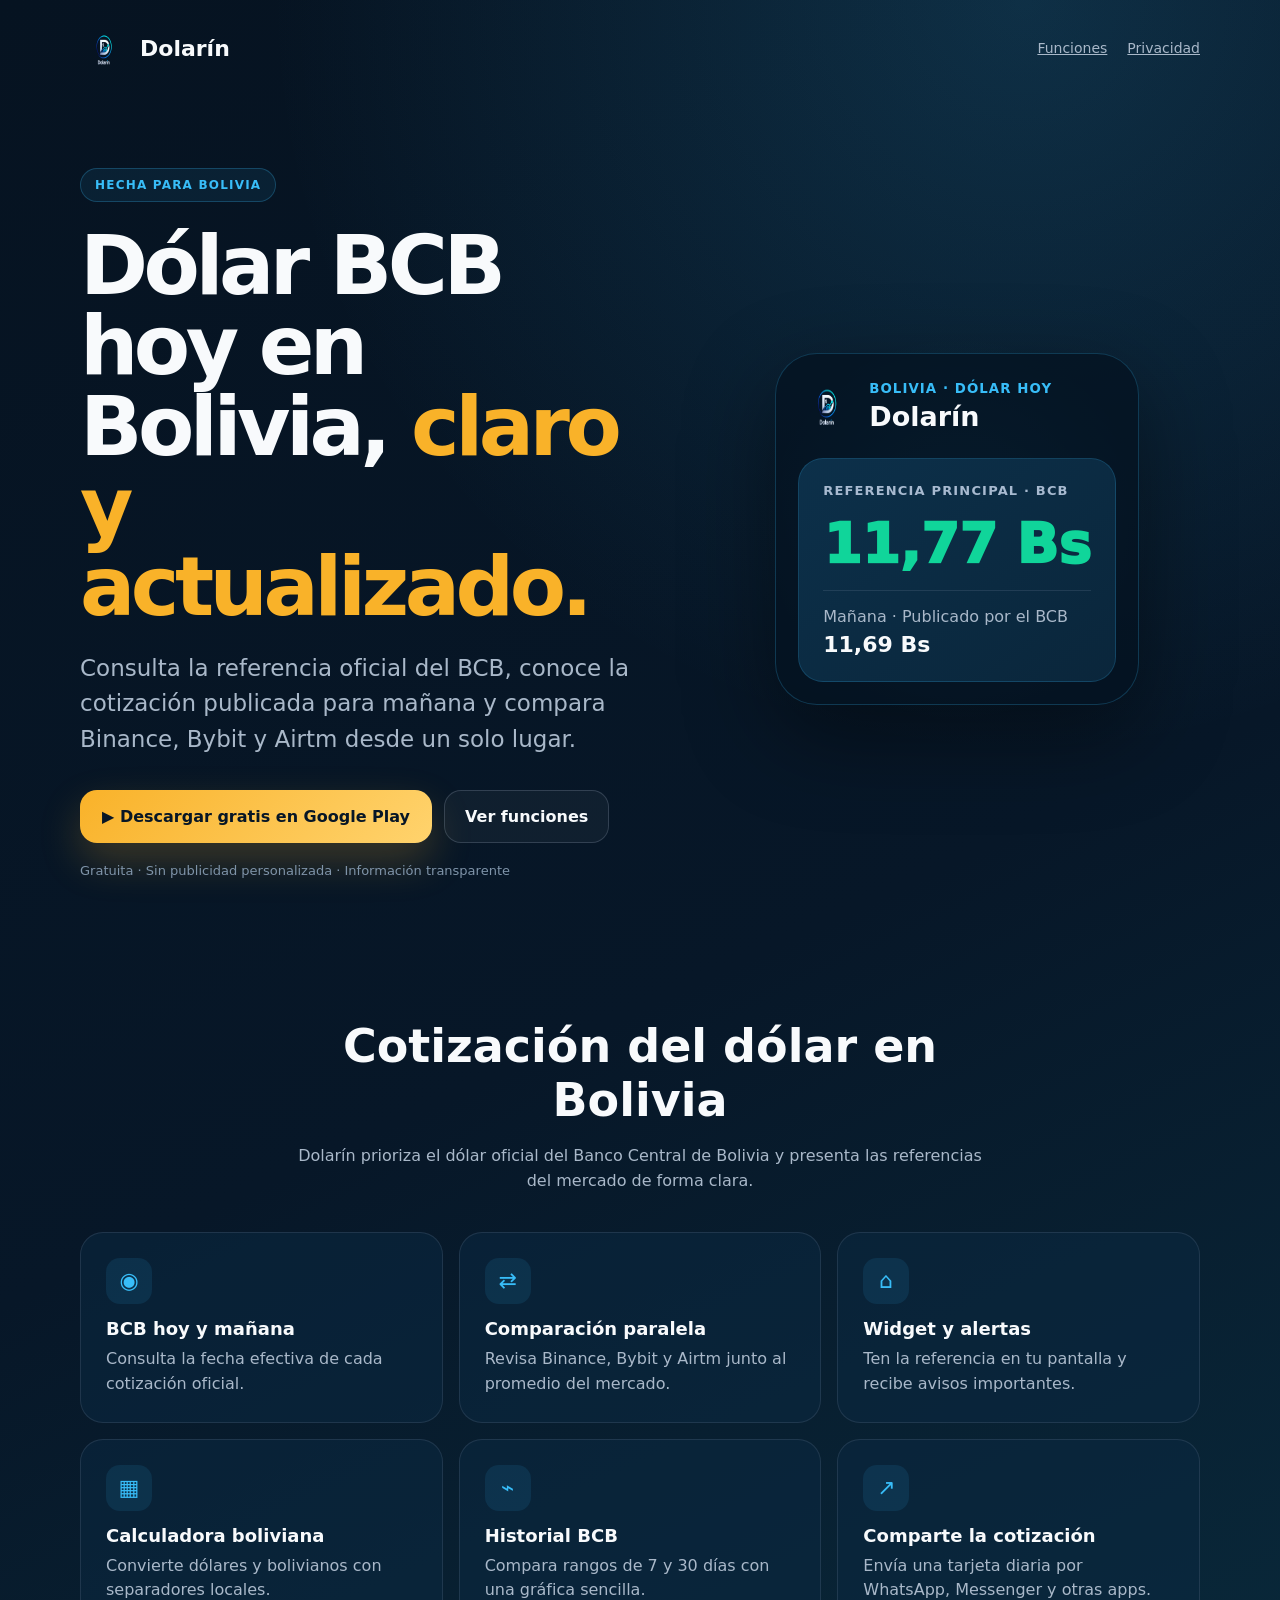
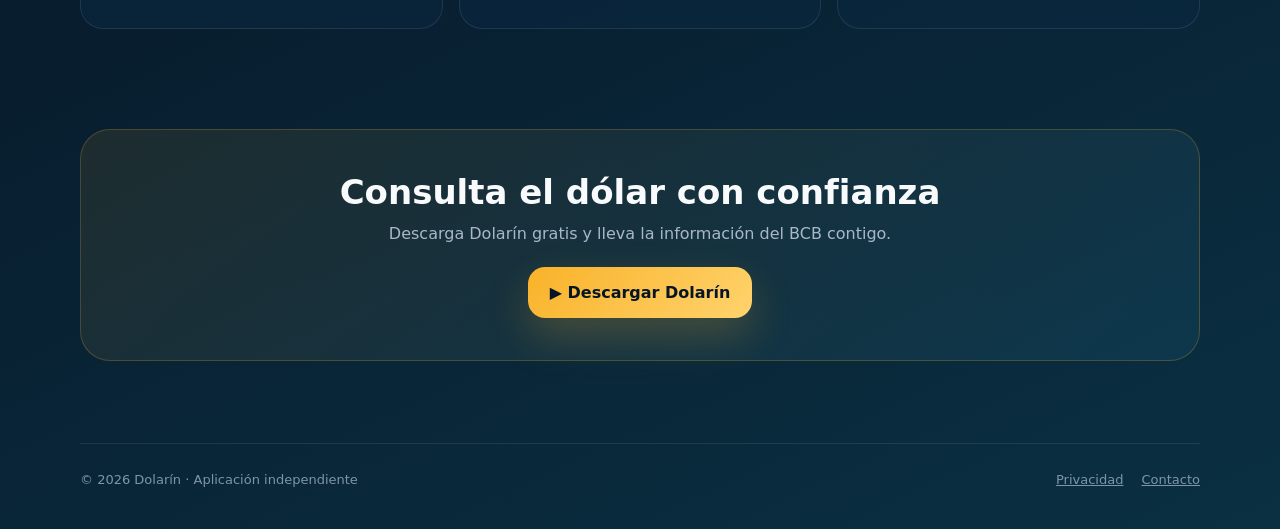
==== commit cde44ee3: "Usar logotipo optimizado existente" ====
--- a/index.html
+++ b/index.html
@@ -8,18 +8,18 @@
   <meta name="application-name" content="Dolarín">
   <meta name="apple-mobile-web-app-title" content="Dolarín">
   <link rel="canonical" href="https://portacris.github.io/dolarin/">
-  <link rel="icon" href="assets/icon.png" type="image/png">
+  <link rel="icon" href="assets/logo.png" type="image/png">
   <meta property="og:type" content="website">
   <meta property="og:locale" content="es_BO">
   <meta property="og:site_name" content="Dolarín">
   <meta property="og:title" content="Dolarín – Dólar BCB hoy en Bolivia">
   <meta property="og:description" content="Consulta el dólar oficial del BCB para hoy y mañana, además de referencias de Binance, Bybit y Airtm.">
   <meta property="og:url" content="https://portacris.github.io/dolarin/">
-  <meta property="og:image" content="https://portacris.github.io/dolarin/assets/icon.png">
+  <meta property="og:image" content="https://portacris.github.io/dolarin/assets/logo.png">
   <meta name="twitter:card" content="summary_large_image">
   <meta name="twitter:title" content="Dolarín – Dólar BCB hoy en Bolivia">
   <meta name="twitter:description" content="Cotización oficial del dólar BCB y referencias del mercado para Bolivia.">
-  <meta name="twitter:image" content="https://portacris.github.io/dolarin/assets/icon.png">
+  <meta name="twitter:image" content="https://portacris.github.io/dolarin/assets/logo.png">
   <meta name="theme-color" content="#071728">
   <title>Dólar BCB hoy en Bolivia | Dolarín</title>
   <script type="application/ld+json">
@@ -43,7 +43,7 @@
         "description": "Aplicación boliviana para consultar la cotización oficial del dólar del BCB para hoy y mañana y comparar referencias de Binance, Bybit y Airtm.",
         "url": "https://portacris.github.io/dolarin/",
         "downloadUrl": "https://play.google.com/store/apps/details?id=com.dolarin.bolivia",
-        "image": "https://portacris.github.io/dolarin/assets/icon.png",
+        "image": "https://portacris.github.io/dolarin/assets/logo.png",
         "inLanguage": "es-BO",
         "offers": {
           "@type": "Offer",
@@ -56,7 +56,7 @@
         "@id": "https://portacris.github.io/dolarin/#organization",
         "name": "Dolarín",
         "url": "https://portacris.github.io/dolarin/",
-        "logo": "https://portacris.github.io/dolarin/assets/icon.png",
+        "logo": "https://portacris.github.io/dolarin/assets/logo.png",
         "sameAs": ["https://play.google.com/store/apps/details?id=com.dolarin.bolivia"]
       }
     ]
@@ -113,7 +113,7 @@
 <body>
   <div class="wrap">
     <nav>
-      <a class="brand" href="#"><img src="assets/icon.png" alt="Logo de Dolarín">Dolarín</a>
+      <a class="brand" href="#"><img src="assets/logo.png" alt="Logo de Dolarín">Dolarín</a>
       <div class="nav-links"><a href="#funciones">Funciones</a><a href="https://portacris.github.io/dolarin/privacy.html">Privacidad</a></div>
     </nav>
     <main>
@@ -129,7 +129,7 @@
           <p class="trust">Gratuita · Sin publicidad personalizada · Información transparente</p>
         </div>
         <div class="phone" aria-label="Vista previa de Dolarín">
-          <div class="phone-head"><img src="assets/icon.png" alt=""><div><small>BOLIVIA · DÓLAR HOY</small><h2>Dolarín</h2></div></div>
+          <div class="phone-head"><img src="assets/logo.png" alt=""><div><small>BOLIVIA · DÓLAR HOY</small><h2>Dolarín</h2></div></div>
           <div class="rate"><div class="rate-label">REFERENCIA PRINCIPAL · BCB</div><div class="rate-value">11,77 Bs</div><div class="tomorrow">Mañana · Publicado por el BCB<strong>11,69 Bs</strong></div></div>
         </div>
       </section>
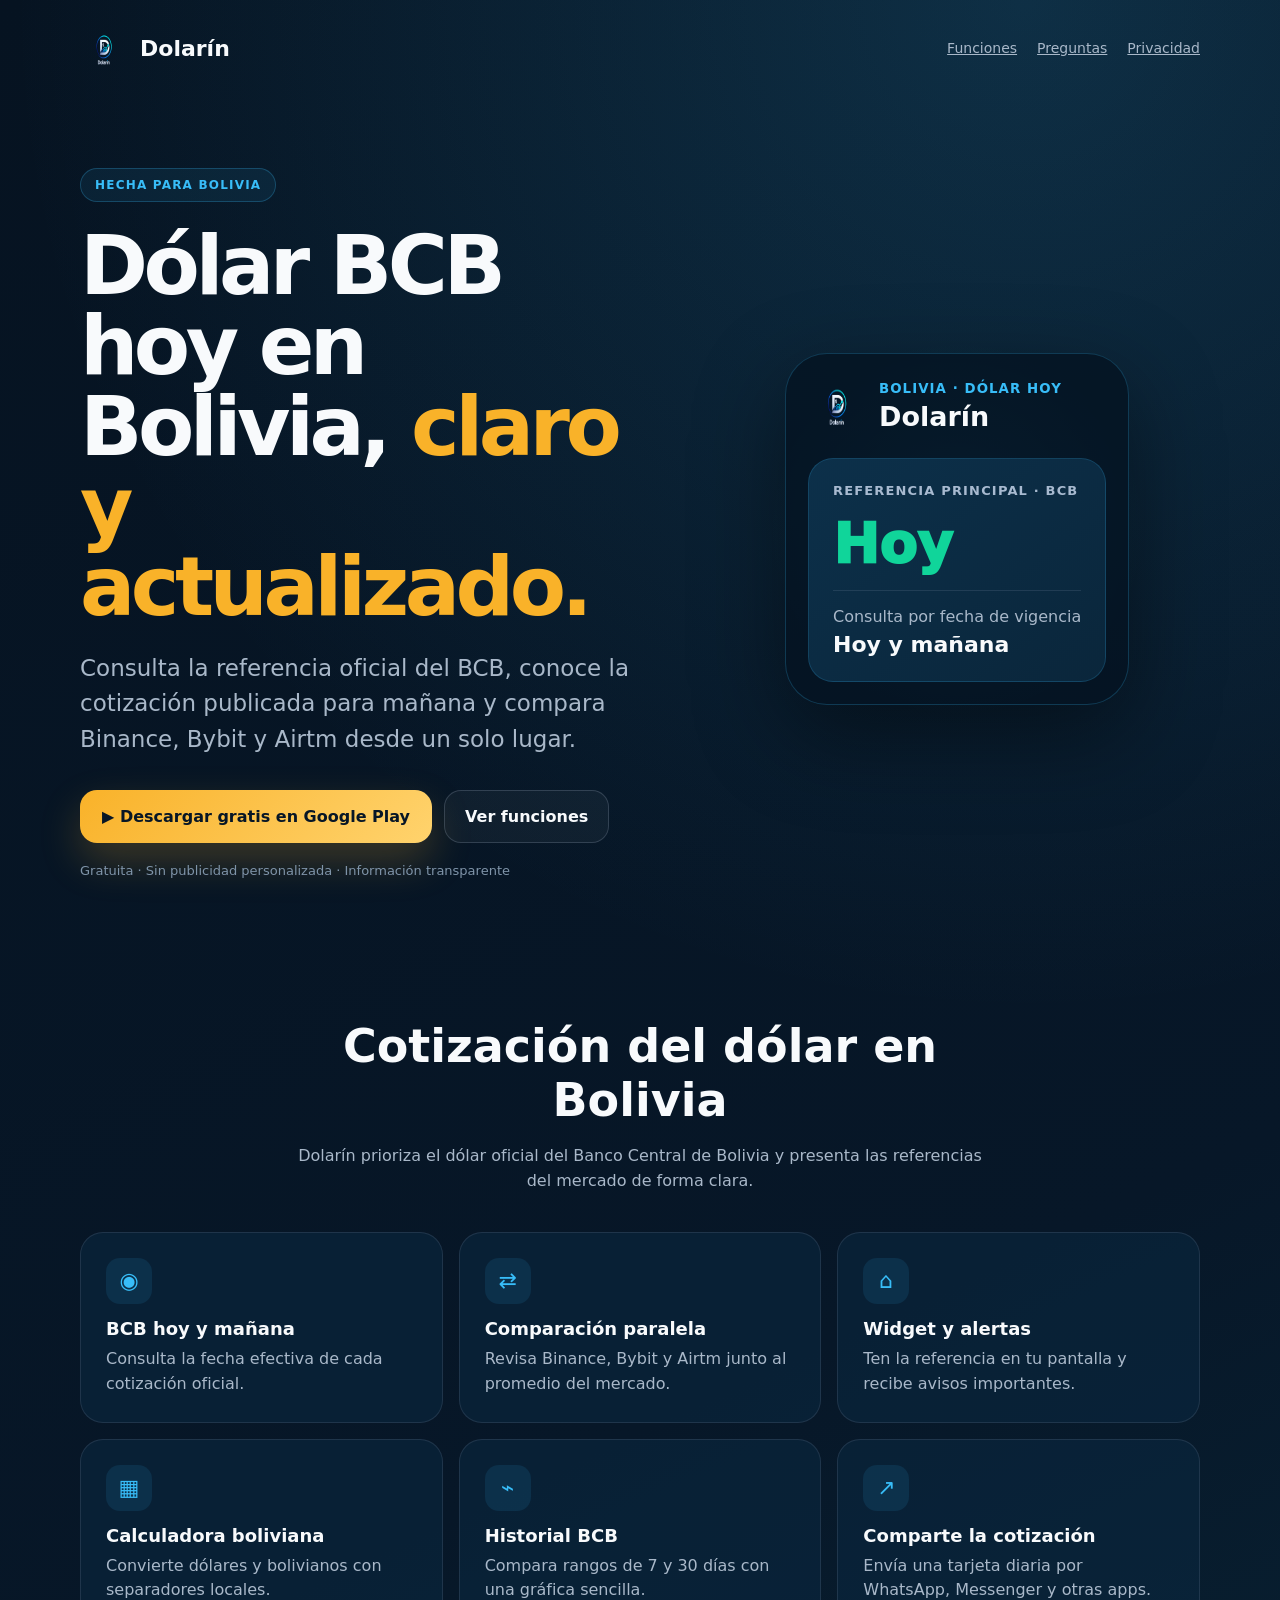
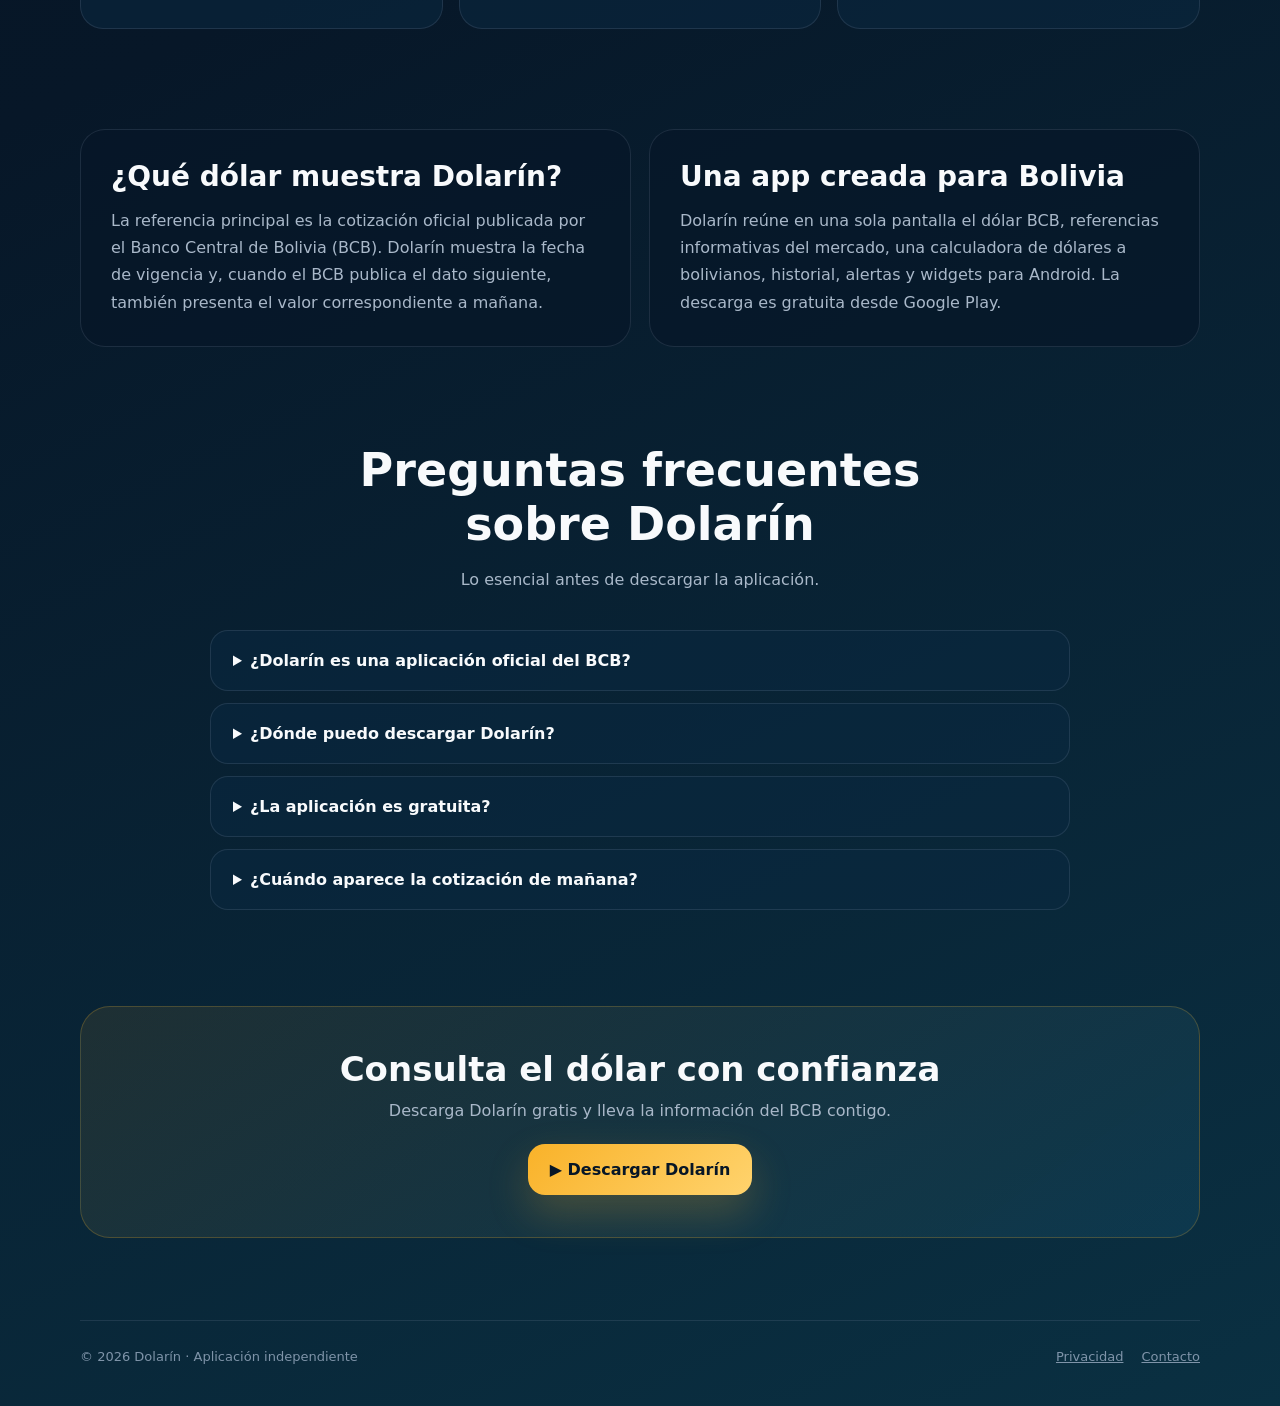
==== commit 62bb8874: "Mejorar SEO y contenido de Dolarín Optimiza metadatos, contenido informativo, preguntas frecuentes, " ====
--- a/index.html
+++ b/index.html
@@ -3,22 +3,25 @@
 <head>
   <meta charset="utf-8">
   <meta name="viewport" content="width=device-width,initial-scale=1">
-  <meta name="description" content="Consulta el dólar BCB hoy en Bolivia, la cotización oficial publicada para mañana y referencias de Binance, Bybit y Airtm con Dolarín.">
+  <meta name="description" content="Consulta el dólar oficial del BCB hoy y la cotización publicada para mañana. Descarga Dolarín gratis para Android: alertas, widget, calculadora e historial para Bolivia.">
   <meta name="robots" content="index,follow,max-image-preview:large,max-snippet:-1,max-video-preview:-1">
+  <meta name="google-site-verification" content="KPNV6HOY-kZ0FuKUwuvfNQfS7Q8I2w4WqFwZqzmt9VY">
   <meta name="application-name" content="Dolarín">
   <meta name="apple-mobile-web-app-title" content="Dolarín">
   <link rel="canonical" href="https://portacris.github.io/dolarin/">
   <link rel="icon" href="assets/logo.png" type="image/png">
+  <link rel="apple-touch-icon" href="assets/logo.png">
   <meta property="og:type" content="website">
   <meta property="og:locale" content="es_BO">
   <meta property="og:site_name" content="Dolarín">
   <meta property="og:title" content="Dolarín – Dólar BCB hoy en Bolivia">
-  <meta property="og:description" content="Consulta el dólar oficial del BCB para hoy y mañana, además de referencias de Binance, Bybit y Airtm.">
+  <meta property="og:description" content="Consulta el dólar oficial del BCB para hoy y mañana. Descarga gratis Dolarín para Android.">
   <meta property="og:url" content="https://portacris.github.io/dolarin/">
   <meta property="og:image" content="https://portacris.github.io/dolarin/assets/logo.png">
+  <meta property="og:image:alt" content="Logo de la aplicación Dolarín Bolivia">
   <meta name="twitter:card" content="summary_large_image">
   <meta name="twitter:title" content="Dolarín – Dólar BCB hoy en Bolivia">
-  <meta name="twitter:description" content="Cotización oficial del dólar BCB y referencias del mercado para Bolivia.">
+  <meta name="twitter:description" content="Dólar oficial del BCB hoy y mañana en una app gratuita para Bolivia.">
   <meta name="twitter:image" content="https://portacris.github.io/dolarin/assets/logo.png">
   <meta name="theme-color" content="#071728">
   <title>Dólar BCB hoy en Bolivia | Dolarín</title>
@@ -35,15 +38,17 @@
         "inLanguage": "es-BO"
       },
       {
-        "@type": "SoftwareApplication",
+        "@type": "MobileApplication",
         "@id": "https://portacris.github.io/dolarin/#app",
         "name": "Dolarín",
         "operatingSystem": "Android",
         "applicationCategory": "FinanceApplication",
-        "description": "Aplicación boliviana para consultar la cotización oficial del dólar del BCB para hoy y mañana y comparar referencias de Binance, Bybit y Airtm.",
+        "description": "Aplicación Android gratuita para consultar la cotización oficial del dólar del Banco Central de Bolivia para hoy y mañana, usar una calculadora, revisar el historial y recibir alertas.",
         "url": "https://portacris.github.io/dolarin/",
         "downloadUrl": "https://play.google.com/store/apps/details?id=com.dolarin.bolivia",
+        "installUrl": "https://play.google.com/store/apps/details?id=com.dolarin.bolivia",
         "image": "https://portacris.github.io/dolarin/assets/logo.png",
+        "featureList": ["Cotización oficial del BCB para hoy y mañana", "Widget para Android", "Notificaciones", "Calculadora de dólares y bolivianos", "Historial del BCB"],
         "inLanguage": "es-BO",
         "offers": {
           "@type": "Offer",
@@ -105,16 +110,26 @@
     .cta { margin-bottom:82px; padding:42px; border:1px solid rgba(249,178,41,.22); border-radius:30px; text-align:center; background:linear-gradient(145deg,rgba(249,178,41,.09),rgba(56,189,248,.08)); }
     .cta h2 { margin:0 0 12px; font-size:34px; }
     .cta p { margin:0 0 24px; color:var(--muted); }
+    .info { padding:0 0 96px; }
+    .info-grid { display:grid; grid-template-columns:1fr 1fr; gap:18px; }
+    .info-card { padding:30px; border:1px solid rgba(148,163,184,.16); border-radius:25px; background:rgba(7,23,40,.68); }
+    .info-card h2 { margin:0 0 14px; font-size:28px; }
+    .info-card p { margin:0; color:var(--muted); line-height:1.7; }
+    .faq { padding:0 0 96px; }
+    .faq-list { max-width:860px; margin:auto; display:grid; gap:12px; }
+    details { padding:20px 22px; border:1px solid rgba(148,163,184,.16); border-radius:18px; background:rgba(11,41,65,.52); }
+    summary { cursor:pointer; font-weight:850; }
+    details p { margin:13px 0 0; color:var(--muted); line-height:1.65; }
     footer { display:flex; justify-content:space-between; gap:20px; padding:28px 0 42px; border-top:1px solid rgba(148,163,184,.15); color:#7f94a9; font-size:13px; }
     footer div { display:flex; gap:18px; }
-    @media(max-width:780px){ .nav-links{display:none}.hero{grid-template-columns:1fr;padding:42px 0 72px}.grid{grid-template-columns:1fr}.phone{width:min(100%,410px)}footer{flex-direction:column}.cta{padding:30px 20px} }
+    @media(max-width:780px){ .nav-links{display:none}.hero{grid-template-columns:1fr;padding:42px 0 72px}.grid,.info-grid{grid-template-columns:1fr}.phone{width:min(100%,410px)}footer{flex-direction:column}.cta{padding:30px 20px} }
   </style>
 </head>
 <body>
   <div class="wrap">
     <nav>
       <a class="brand" href="#"><img src="assets/logo.png" alt="Logo de Dolarín">Dolarín</a>
-      <div class="nav-links"><a href="#funciones">Funciones</a><a href="https://portacris.github.io/dolarin/privacy.html">Privacidad</a></div>
+      <div class="nav-links"><a href="#funciones">Funciones</a><a href="#preguntas">Preguntas</a><a href="https://portacris.github.io/dolarin/privacy.html">Privacidad</a></div>
     </nav>
     <main>
       <section class="hero">
@@ -129,8 +144,8 @@
           <p class="trust">Gratuita · Sin publicidad personalizada · Información transparente</p>
         </div>
         <div class="phone" aria-label="Vista previa de Dolarín">
-          <div class="phone-head"><img src="assets/logo.png" alt=""><div><small>BOLIVIA · DÓLAR HOY</small><h2>Dolarín</h2></div></div>
-          <div class="rate"><div class="rate-label">REFERENCIA PRINCIPAL · BCB</div><div class="rate-value">11,77 Bs</div><div class="tomorrow">Mañana · Publicado por el BCB<strong>11,69 Bs</strong></div></div>
+          <div class="phone-head"><img src="assets/logo.png" alt="Ícono de Dolarín"><div><small>BOLIVIA · DÓLAR HOY</small><h2>Dolarín</h2></div></div>
+          <div class="rate"><div class="rate-label">REFERENCIA PRINCIPAL · BCB</div><div class="rate-value">Hoy</div><div class="tomorrow">Consulta por fecha de vigencia<strong>Hoy y mañana</strong></div></div>
         </div>
       </section>
       <section class="features" id="funciones">
@@ -144,6 +159,21 @@
           <article class="feature"><span class="icon">↗</span><b>Comparte la cotización</b><p>Envía una tarjeta diaria por WhatsApp, Messenger y otras apps.</p></article>
         </div>
       </section>
+      <section class="info" aria-label="Información sobre la cotización del dólar en Bolivia">
+        <div class="info-grid">
+          <article class="info-card"><h2>¿Qué dólar muestra Dolarín?</h2><p>La referencia principal es la cotización oficial publicada por el Banco Central de Bolivia (BCB). Dolarín muestra la fecha de vigencia y, cuando el BCB publica el dato siguiente, también presenta el valor correspondiente a mañana.</p></article>
+          <article class="info-card"><h2>Una app creada para Bolivia</h2><p>Dolarín reúne en una sola pantalla el dólar BCB, referencias informativas del mercado, una calculadora de dólares a bolivianos, historial, alertas y widgets para Android. La descarga es gratuita desde Google Play.</p></article>
+        </div>
+      </section>
+      <section class="faq" id="preguntas">
+        <div class="section-title"><h2>Preguntas frecuentes sobre Dolarín</h2><p>Lo esencial antes de descargar la aplicación.</p></div>
+        <div class="faq-list">
+          <details><summary>¿Dolarín es una aplicación oficial del BCB?</summary><p>No. Dolarín es una aplicación independiente que presenta la cotización oficial publicada por el Banco Central de Bolivia y no representa ni pertenece al BCB.</p></details>
+          <details><summary>¿Dónde puedo descargar Dolarín?</summary><p>Dolarín está disponible para Android en Google Play. Usa únicamente el enlace oficial de esta página para instalar la aplicación con seguridad.</p></details>
+          <details><summary>¿La aplicación es gratuita?</summary><p>Sí. Dolarín se descarga gratis e incluye la consulta del dólar BCB, calculadora, historial, notificaciones y widgets.</p></details>
+          <details><summary>¿Cuándo aparece la cotización de mañana?</summary><p>Cuando el BCB publica una nueva cotización, Dolarín identifica su fecha de vigencia y la muestra como el valor de mañana hasta que comienza ese día.</p></details>
+        </div>
+      </section>
       <section class="cta"><h2>Consulta el dólar con confianza</h2><p>Descarga Dolarín gratis y lleva la información del BCB contigo.</p><a class="play" href="https://play.google.com/store/apps/details?id=com.dolarin.bolivia">▶ Descargar Dolarín</a></section>
     </main>
     <footer><span>© 2026 Dolarín · Aplicación independiente</span><div><a href="https://portacris.github.io/dolarin/privacy.html">Privacidad</a><a href="mailto:portacris93@gmail.com">Contacto</a></div></footer>
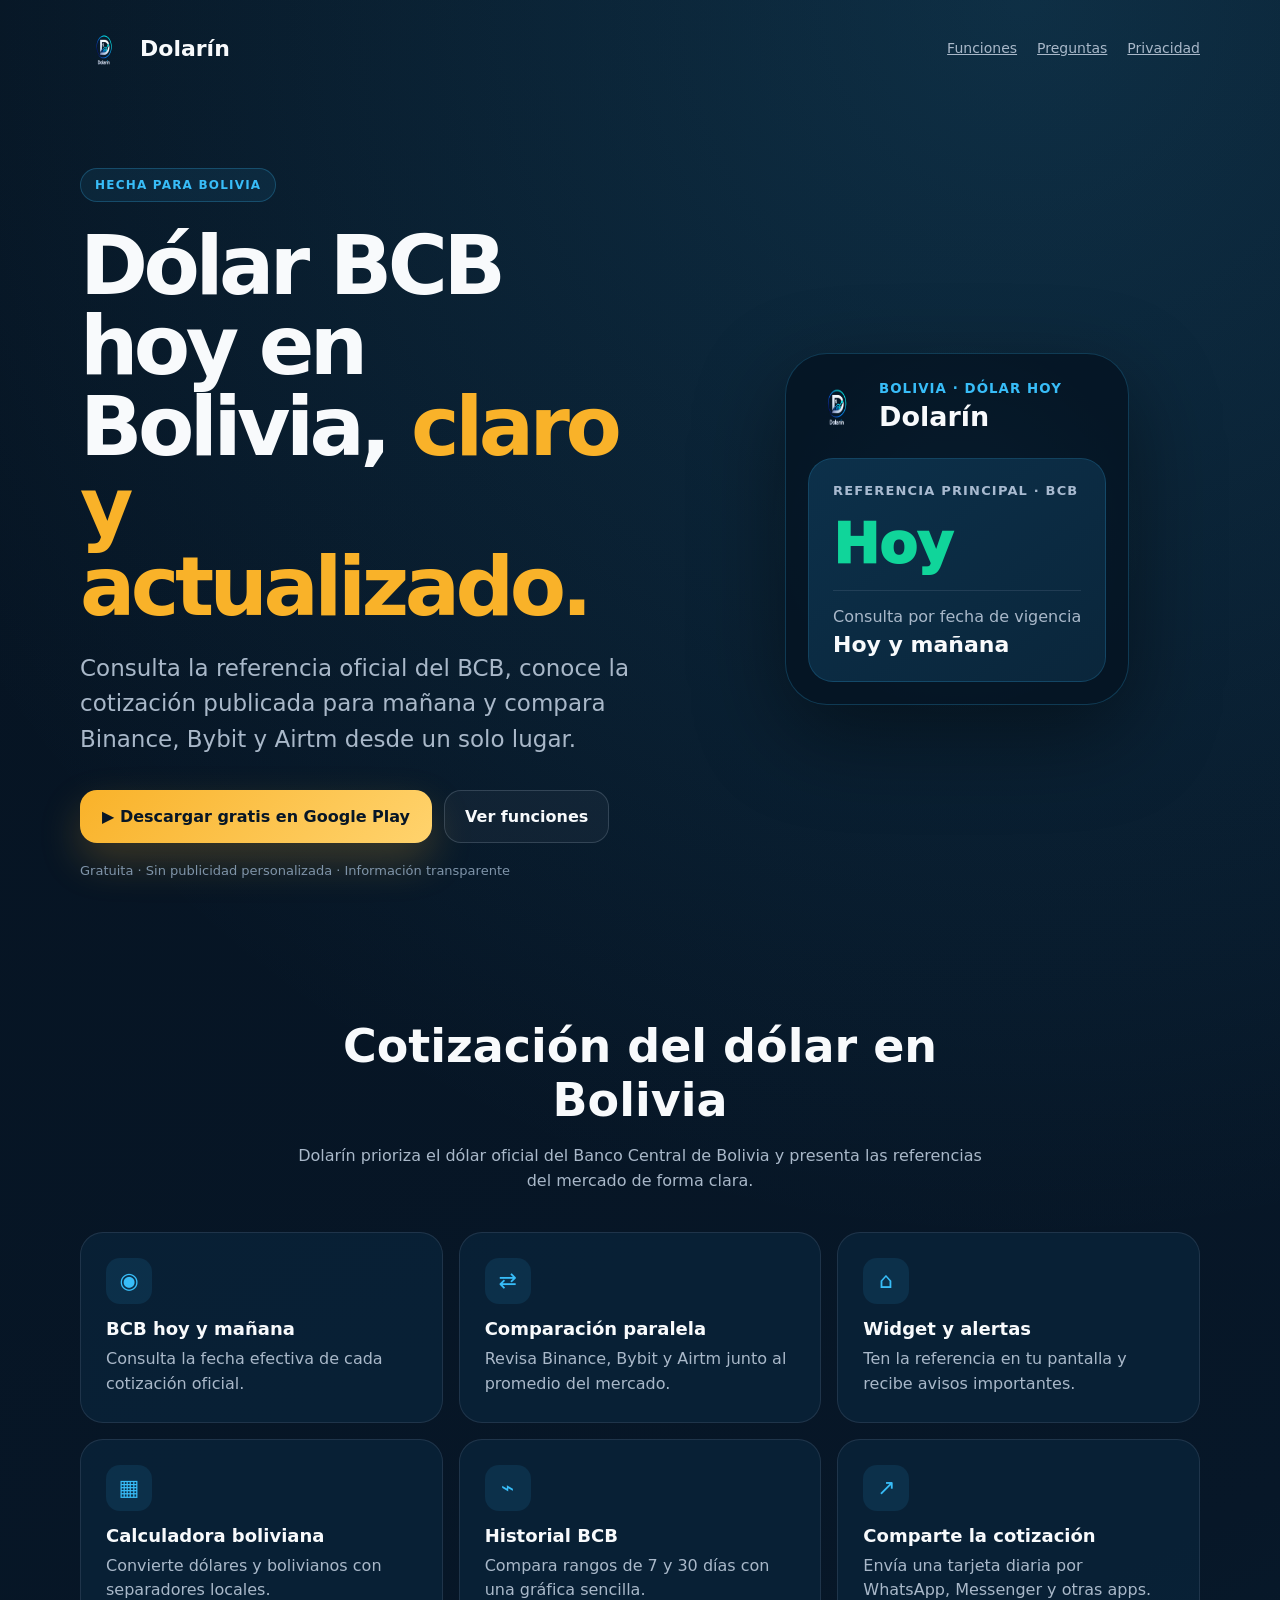
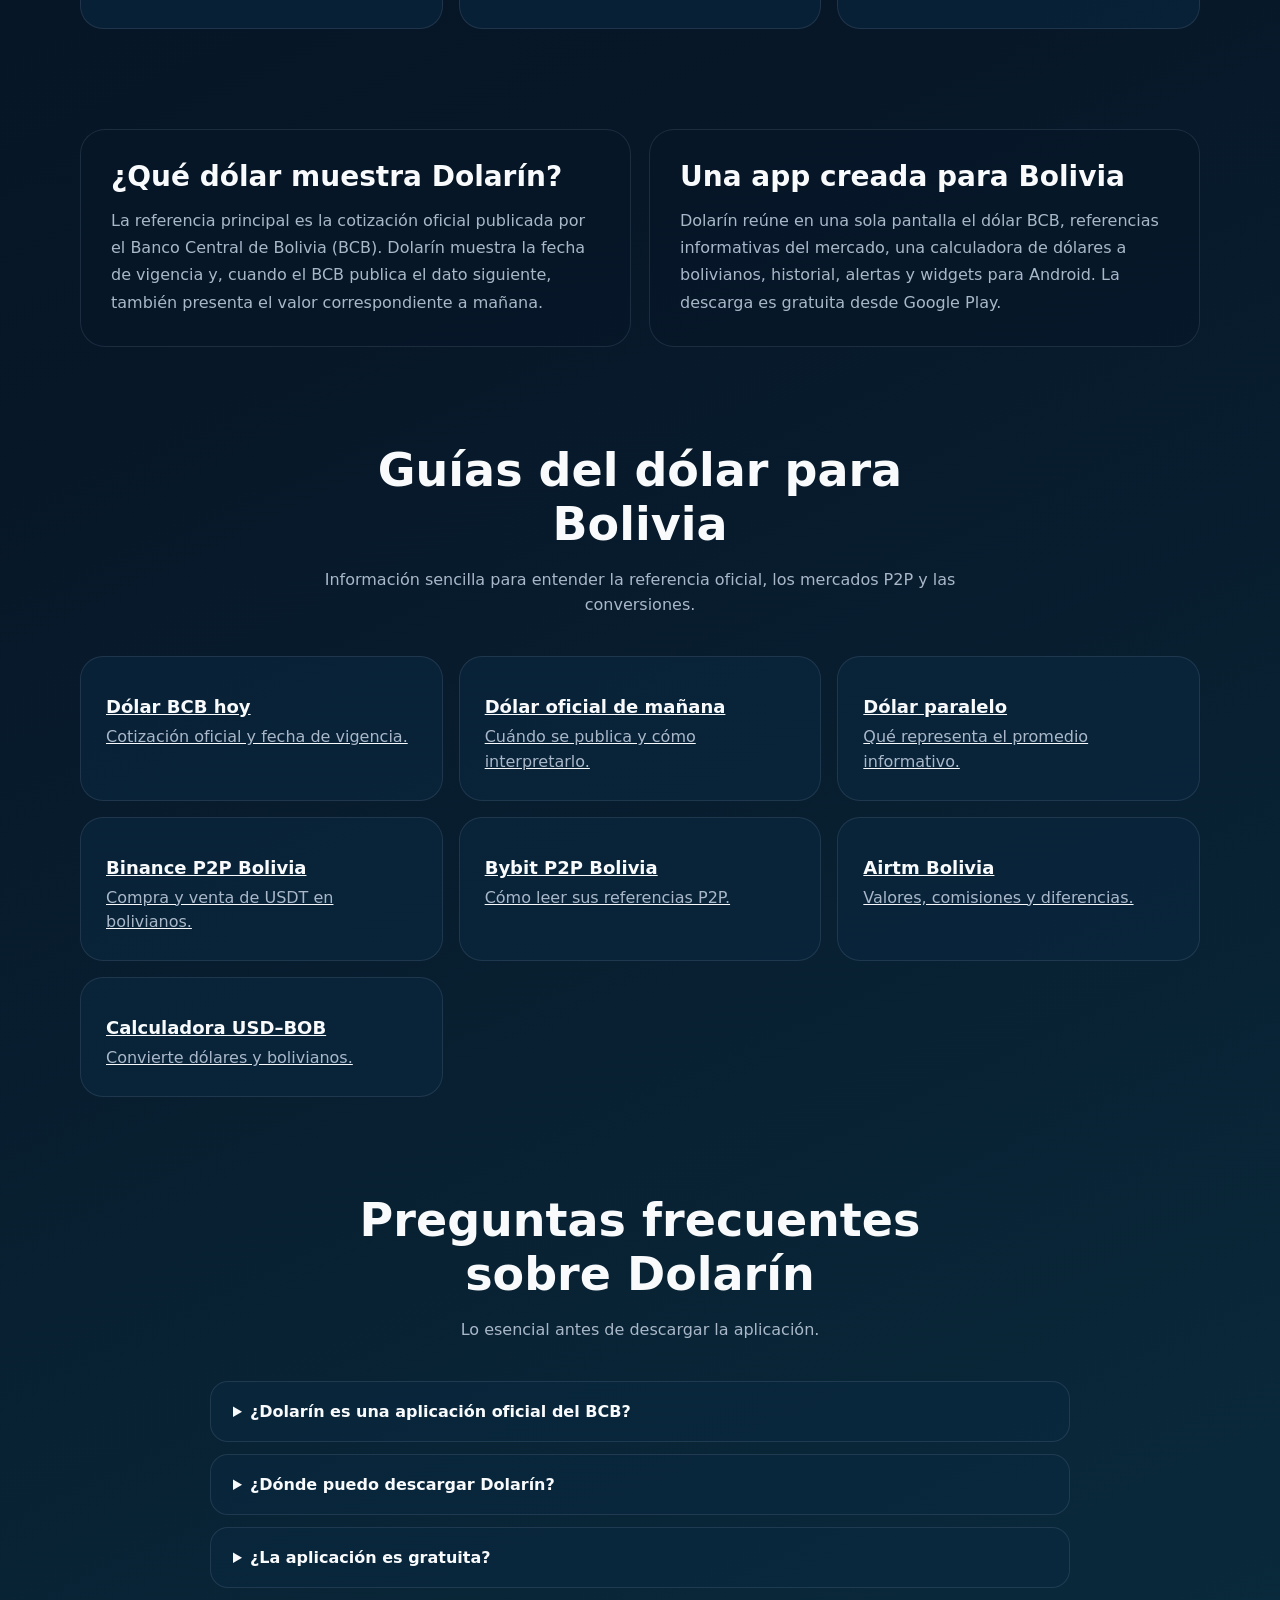
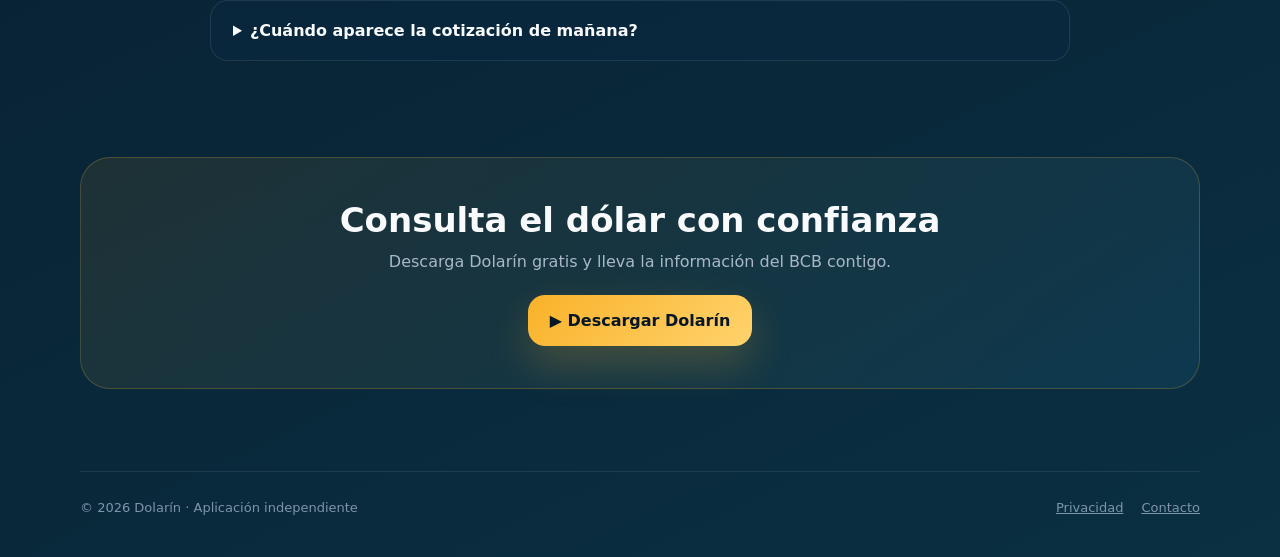
==== commit dde120f7: "Añadir guías SEO del dólar en Bolivia Crea páginas específicas para BCB, dólar paralelo, Binance, By" ====
--- a/index.html
+++ b/index.html
@@ -165,6 +165,18 @@
           <article class="info-card"><h2>Una app creada para Bolivia</h2><p>Dolarín reúne en una sola pantalla el dólar BCB, referencias informativas del mercado, una calculadora de dólares a bolivianos, historial, alertas y widgets para Android. La descarga es gratuita desde Google Play.</p></article>
         </div>
       </section>
+      <section class="faq" aria-label="Guías del dólar en Bolivia">
+        <div class="section-title"><h2>Guías del dólar para Bolivia</h2><p>Información sencilla para entender la referencia oficial, los mercados P2P y las conversiones.</p></div>
+        <div class="grid">
+          <a class="feature" href="dolar-bcb-hoy.html"><b>Dólar BCB hoy</b><p>Cotización oficial y fecha de vigencia.</p></a>
+          <a class="feature" href="dolar-bcb-manana.html"><b>Dólar oficial de mañana</b><p>Cuándo se publica y cómo interpretarlo.</p></a>
+          <a class="feature" href="dolar-paralelo-bolivia.html"><b>Dólar paralelo</b><p>Qué representa el promedio informativo.</p></a>
+          <a class="feature" href="binance-p2p-bolivia.html"><b>Binance P2P Bolivia</b><p>Compra y venta de USDT en bolivianos.</p></a>
+          <a class="feature" href="bybit-p2p-bolivia.html"><b>Bybit P2P Bolivia</b><p>Cómo leer sus referencias P2P.</p></a>
+          <a class="feature" href="airtm-bolivia.html"><b>Airtm Bolivia</b><p>Valores, comisiones y diferencias.</p></a>
+          <a class="feature" href="calculadora-dolar-boliviano.html"><b>Calculadora USD–BOB</b><p>Convierte dólares y bolivianos.</p></a>
+        </div>
+      </section>
       <section class="faq" id="preguntas">
         <div class="section-title"><h2>Preguntas frecuentes sobre Dolarín</h2><p>Lo esencial antes de descargar la aplicación.</p></div>
         <div class="faq-list">
